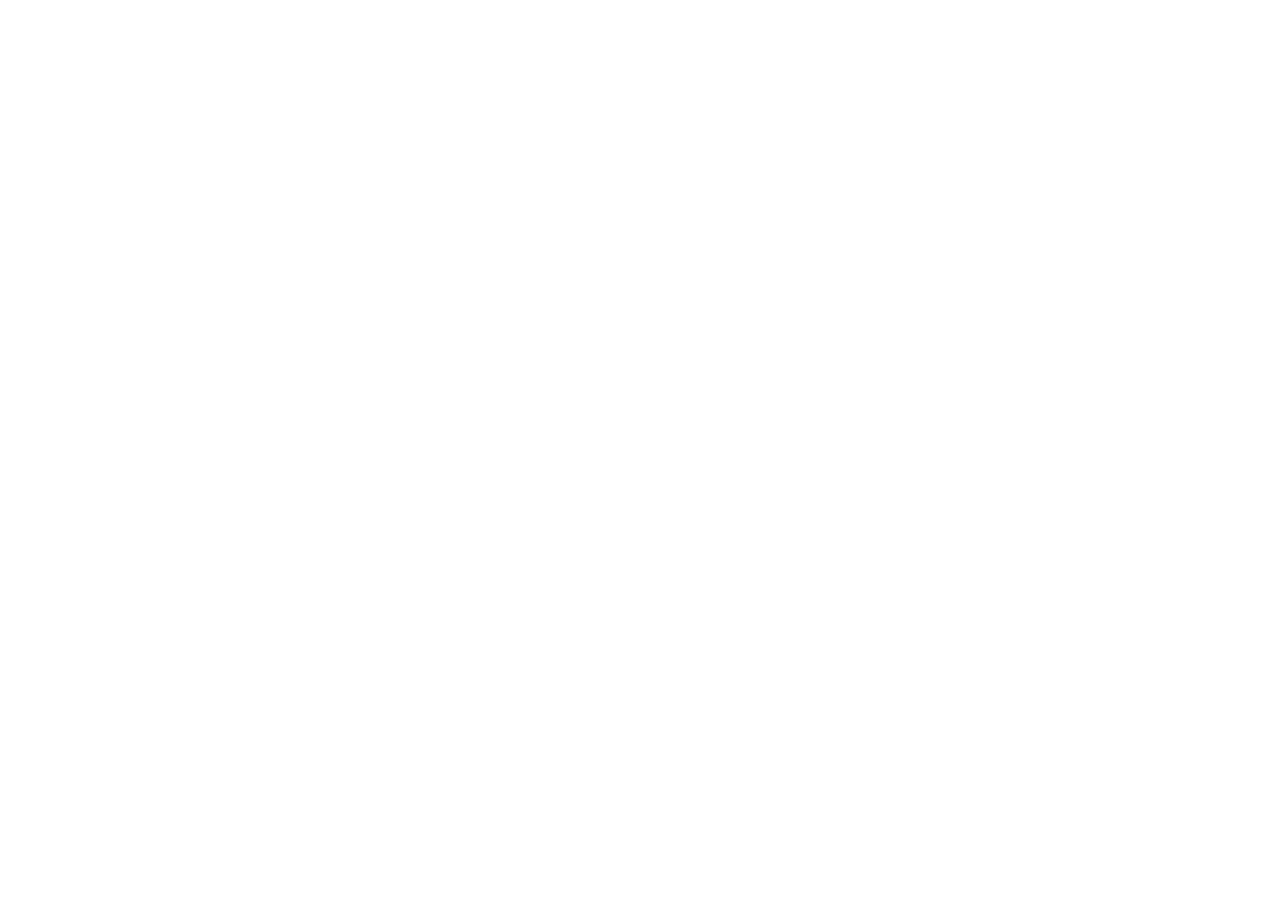
==== index.html @ 5d3217f4 "update index.html" ====
<!DOCTYPE html>
<html lang="en">

<head>
    <meta charset="UTF-8">
    <meta http-equiv="X-UA-Compatible" content="IE=edge">
    <meta name="viewport" content="width=device-width, initial-scale=1.0">
    <title>Document</title>
</head>

<body>

</body>

</html>
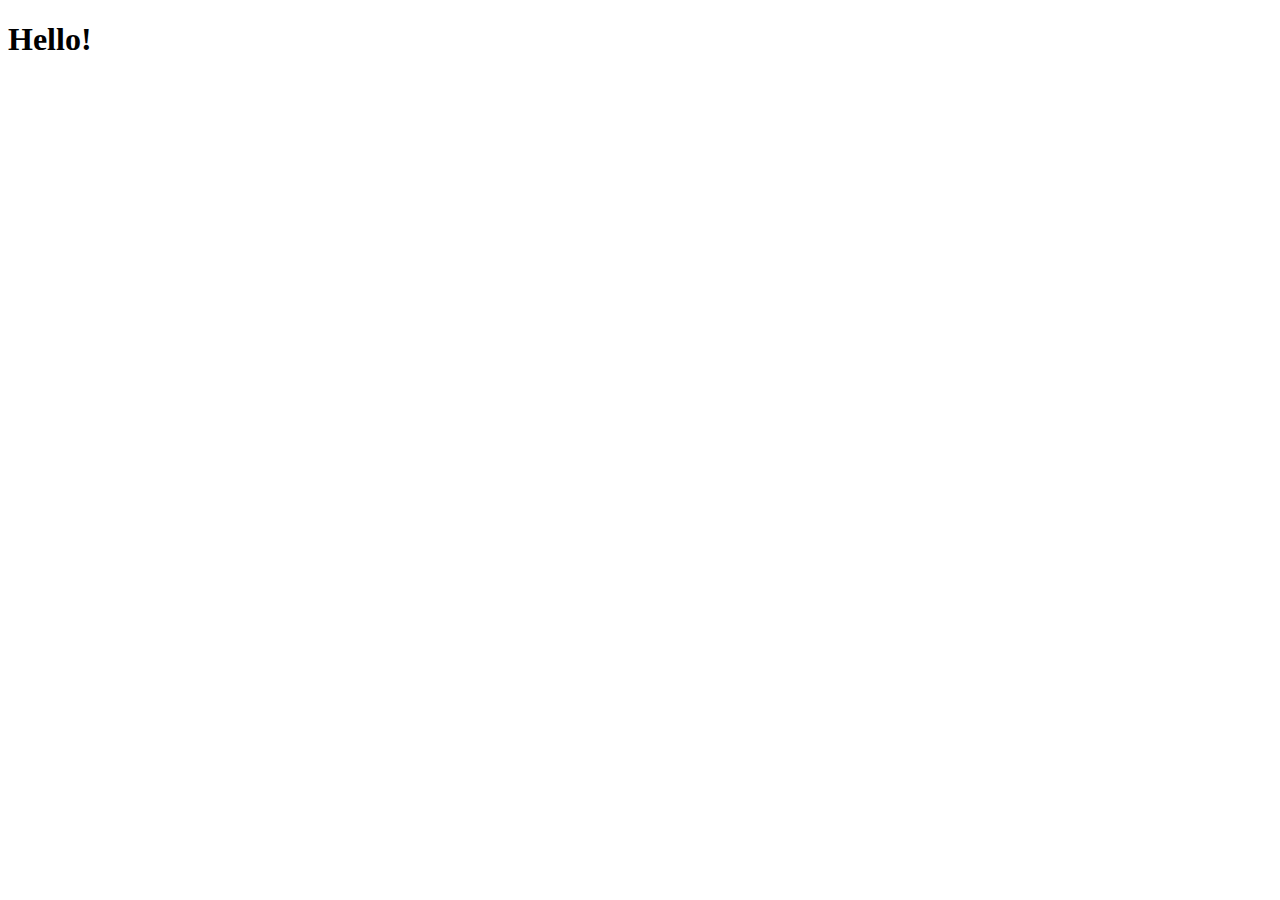
==== commit 9e67d707: "added h1" ====
--- a/index.html
+++ b/index.html
@@ -9,7 +9,7 @@
 </head>
 
 <body>
-
+    <h1>Hello!</h1>
 </body>
 
 </html>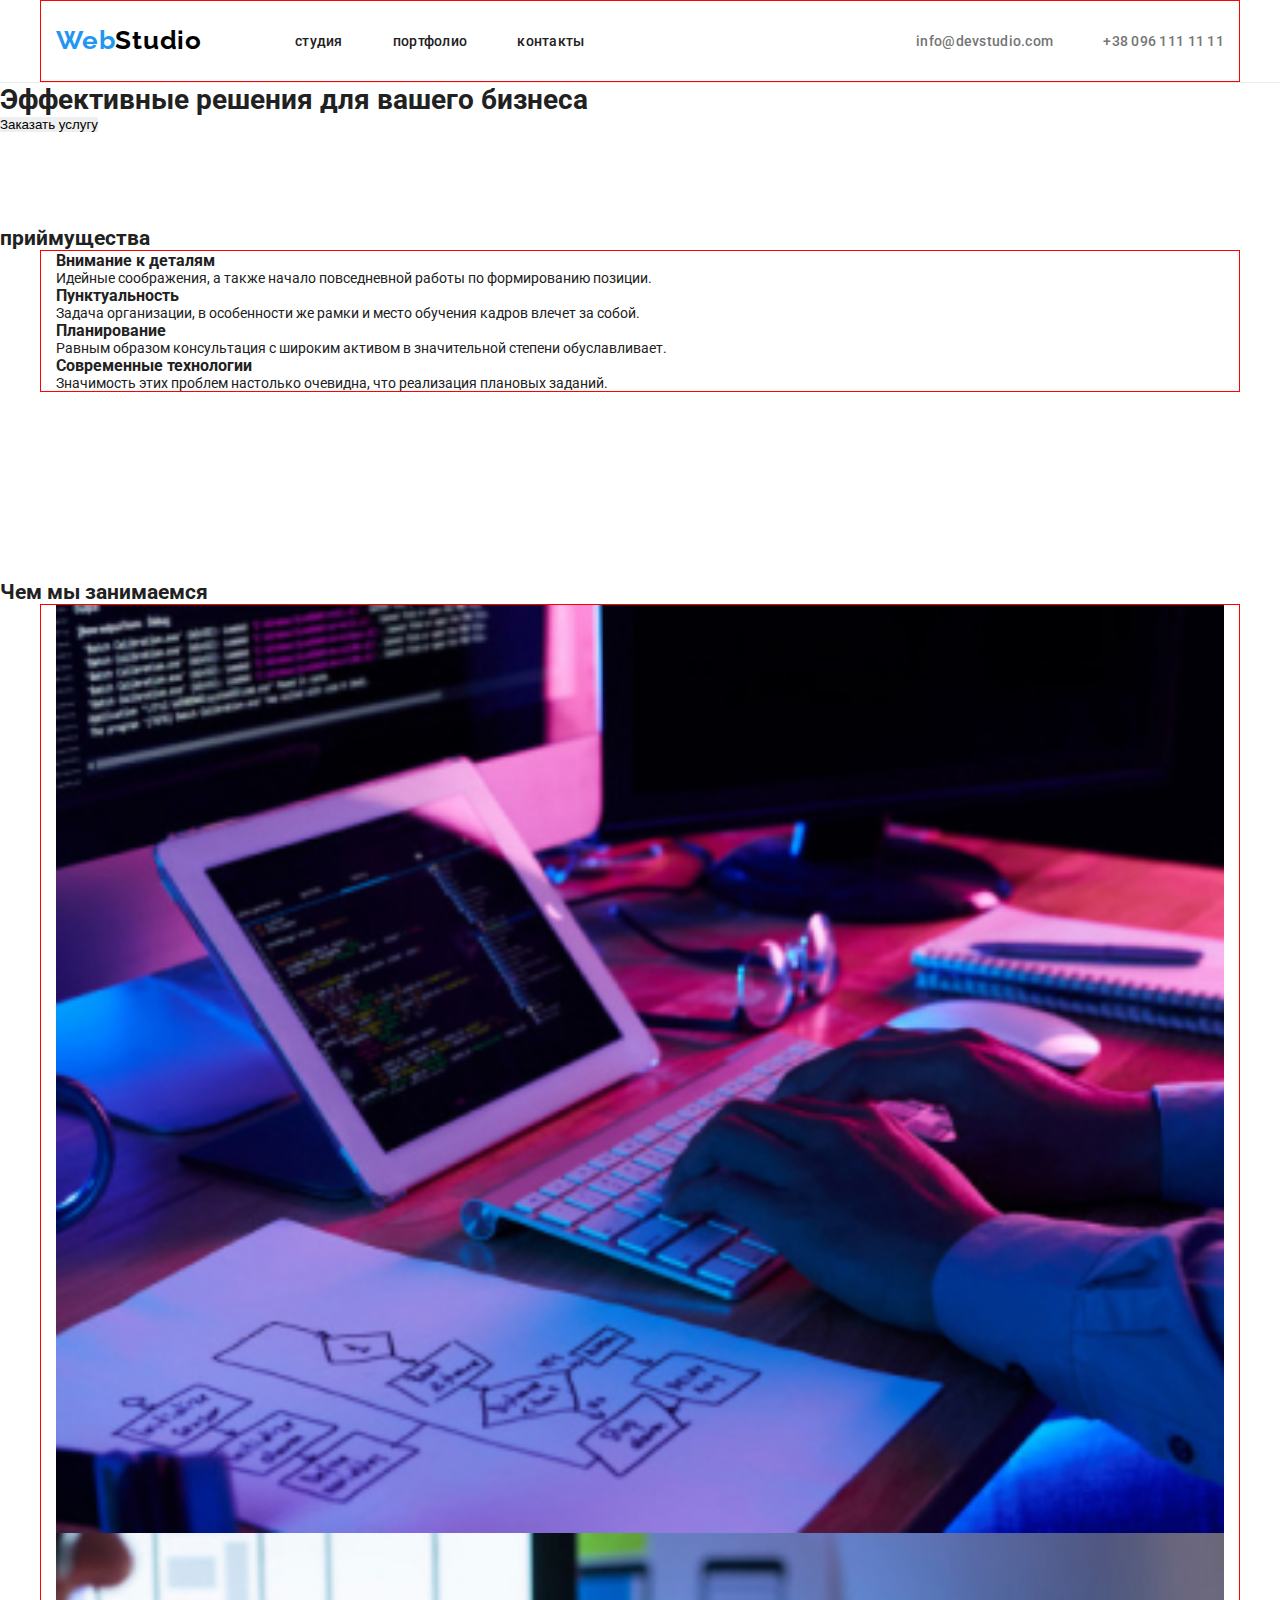
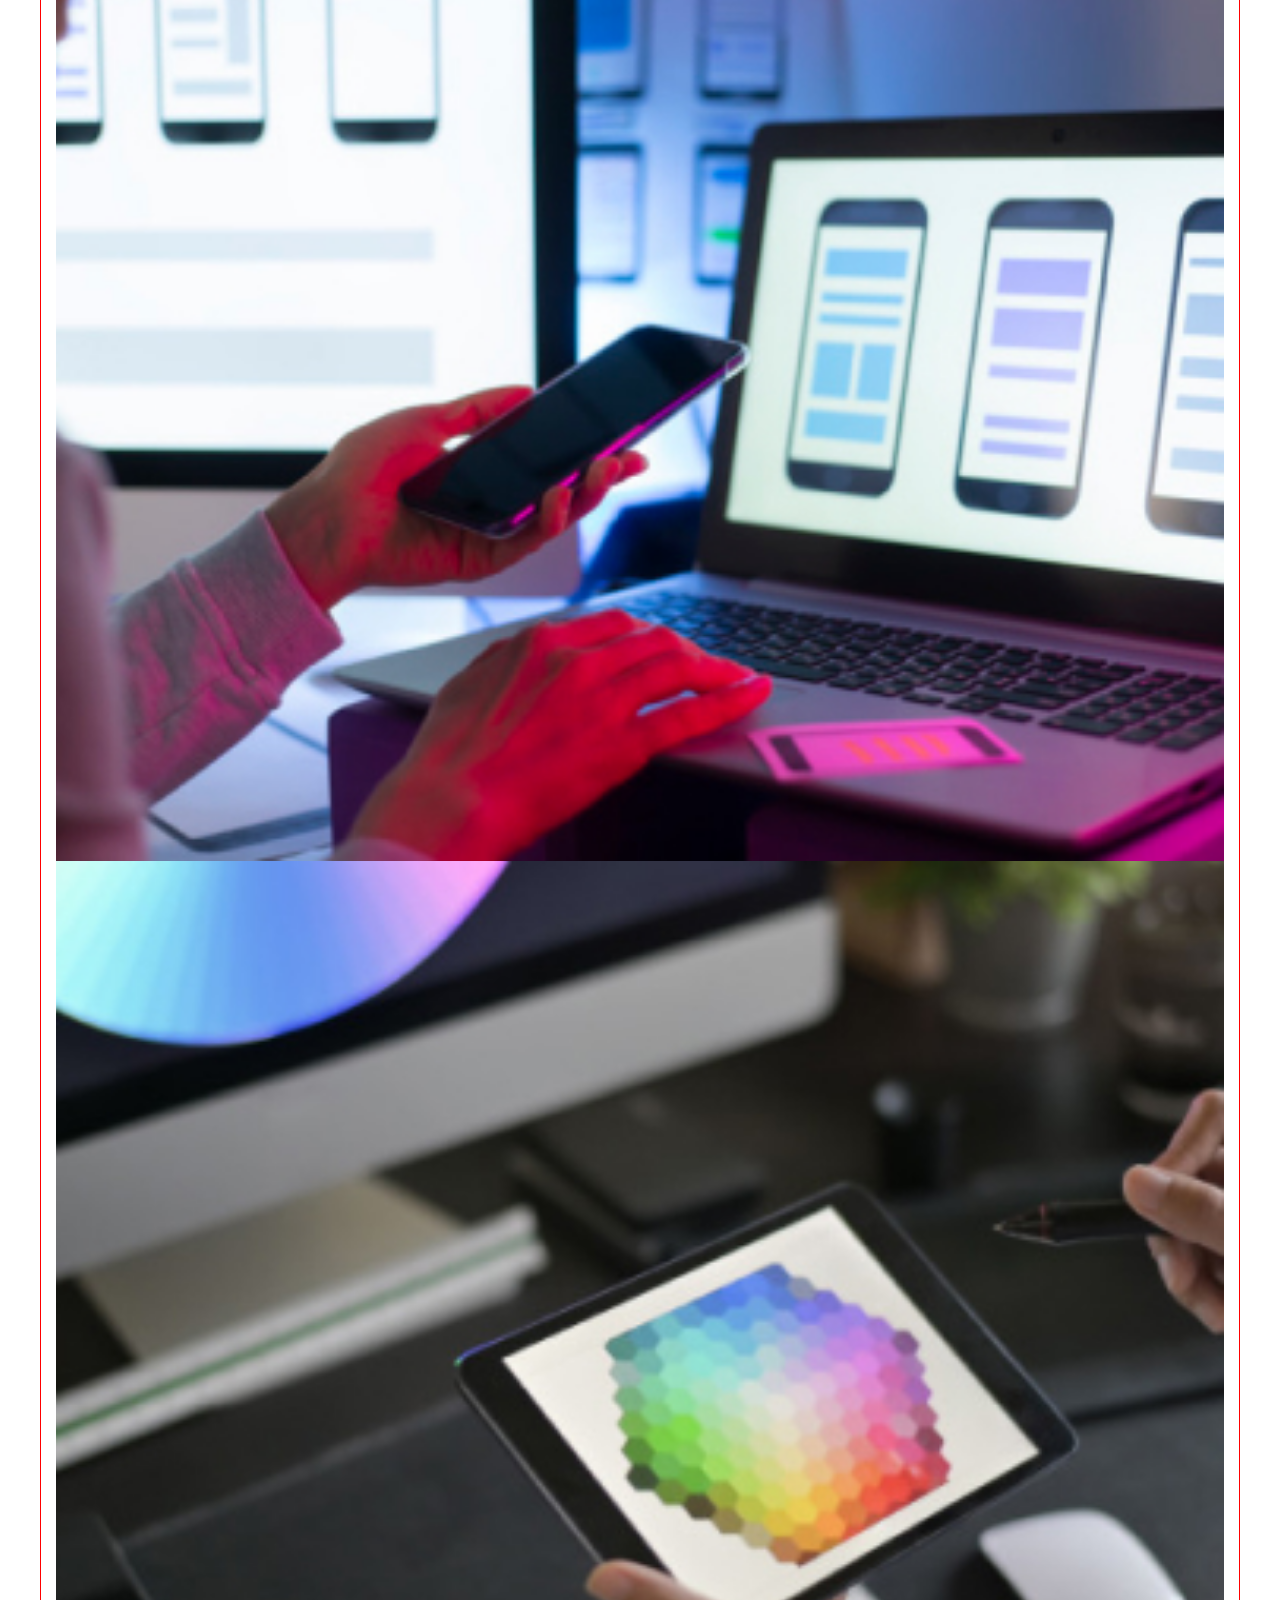
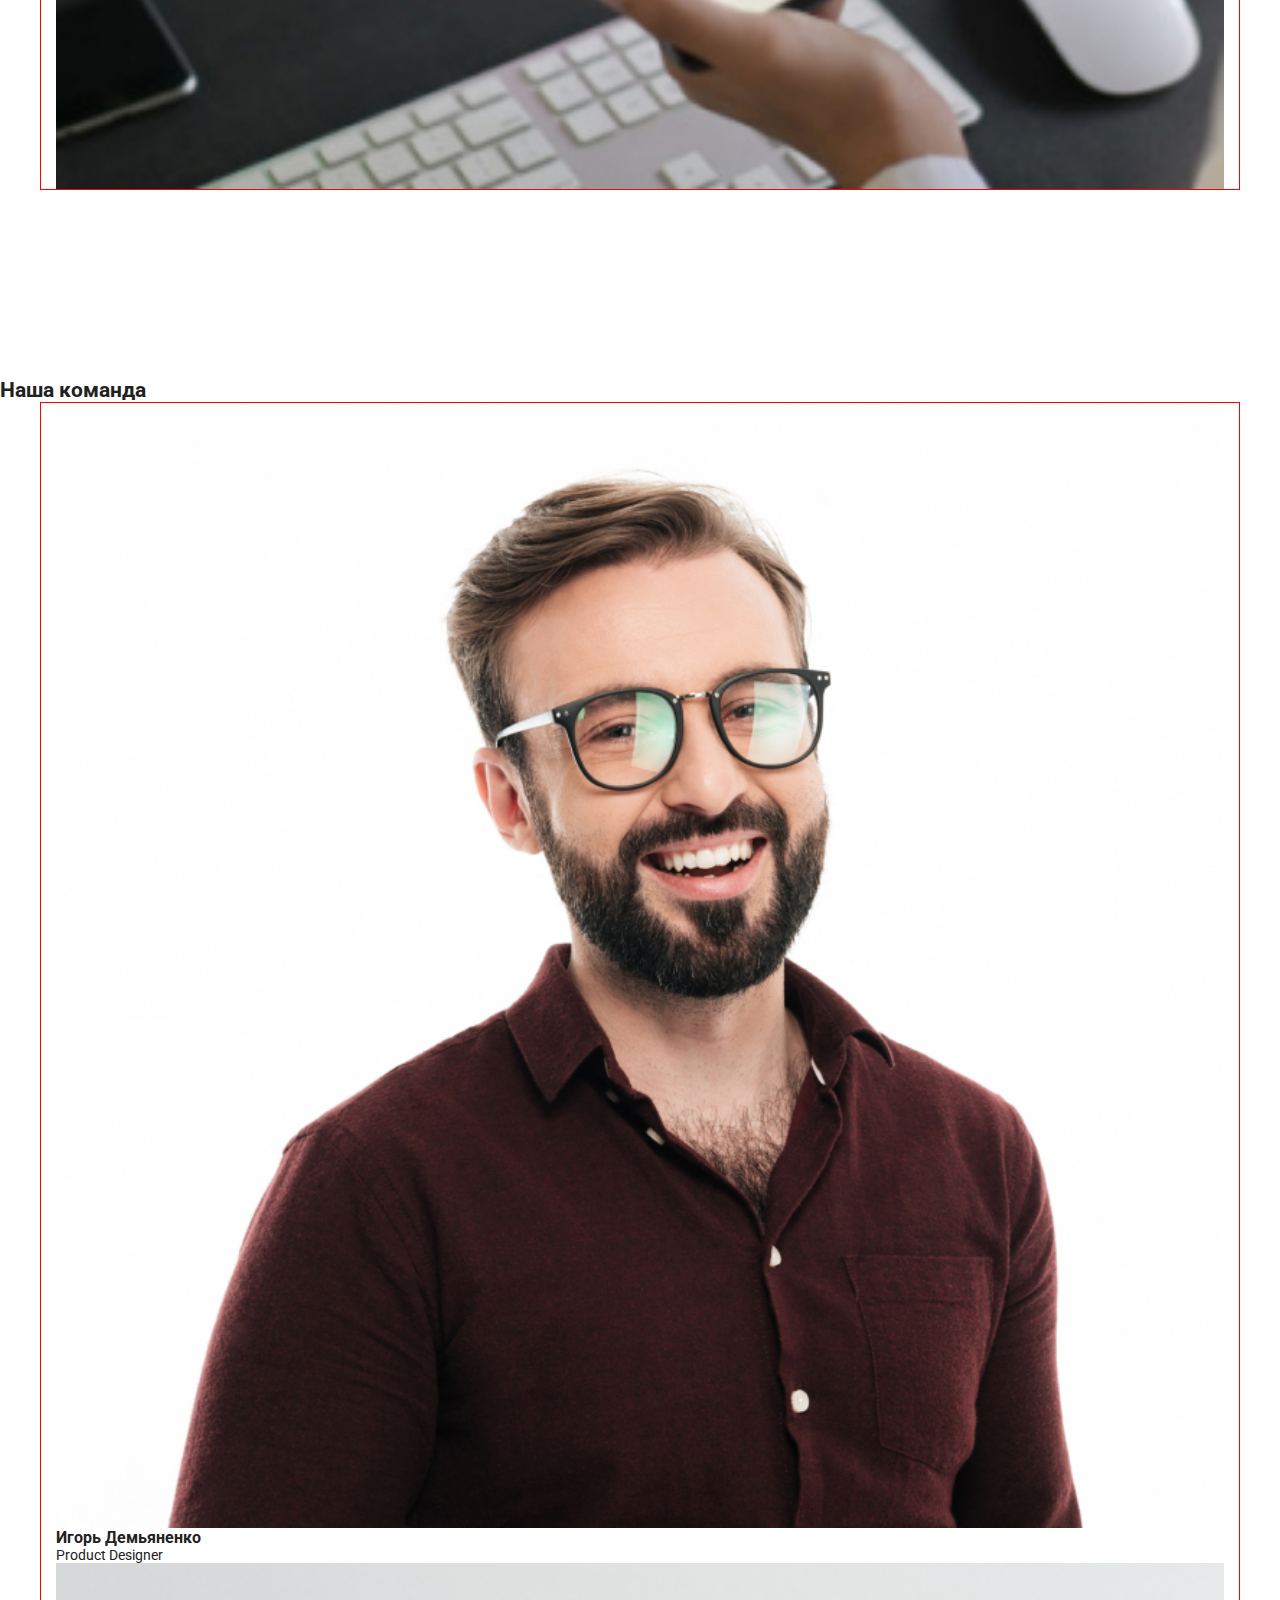
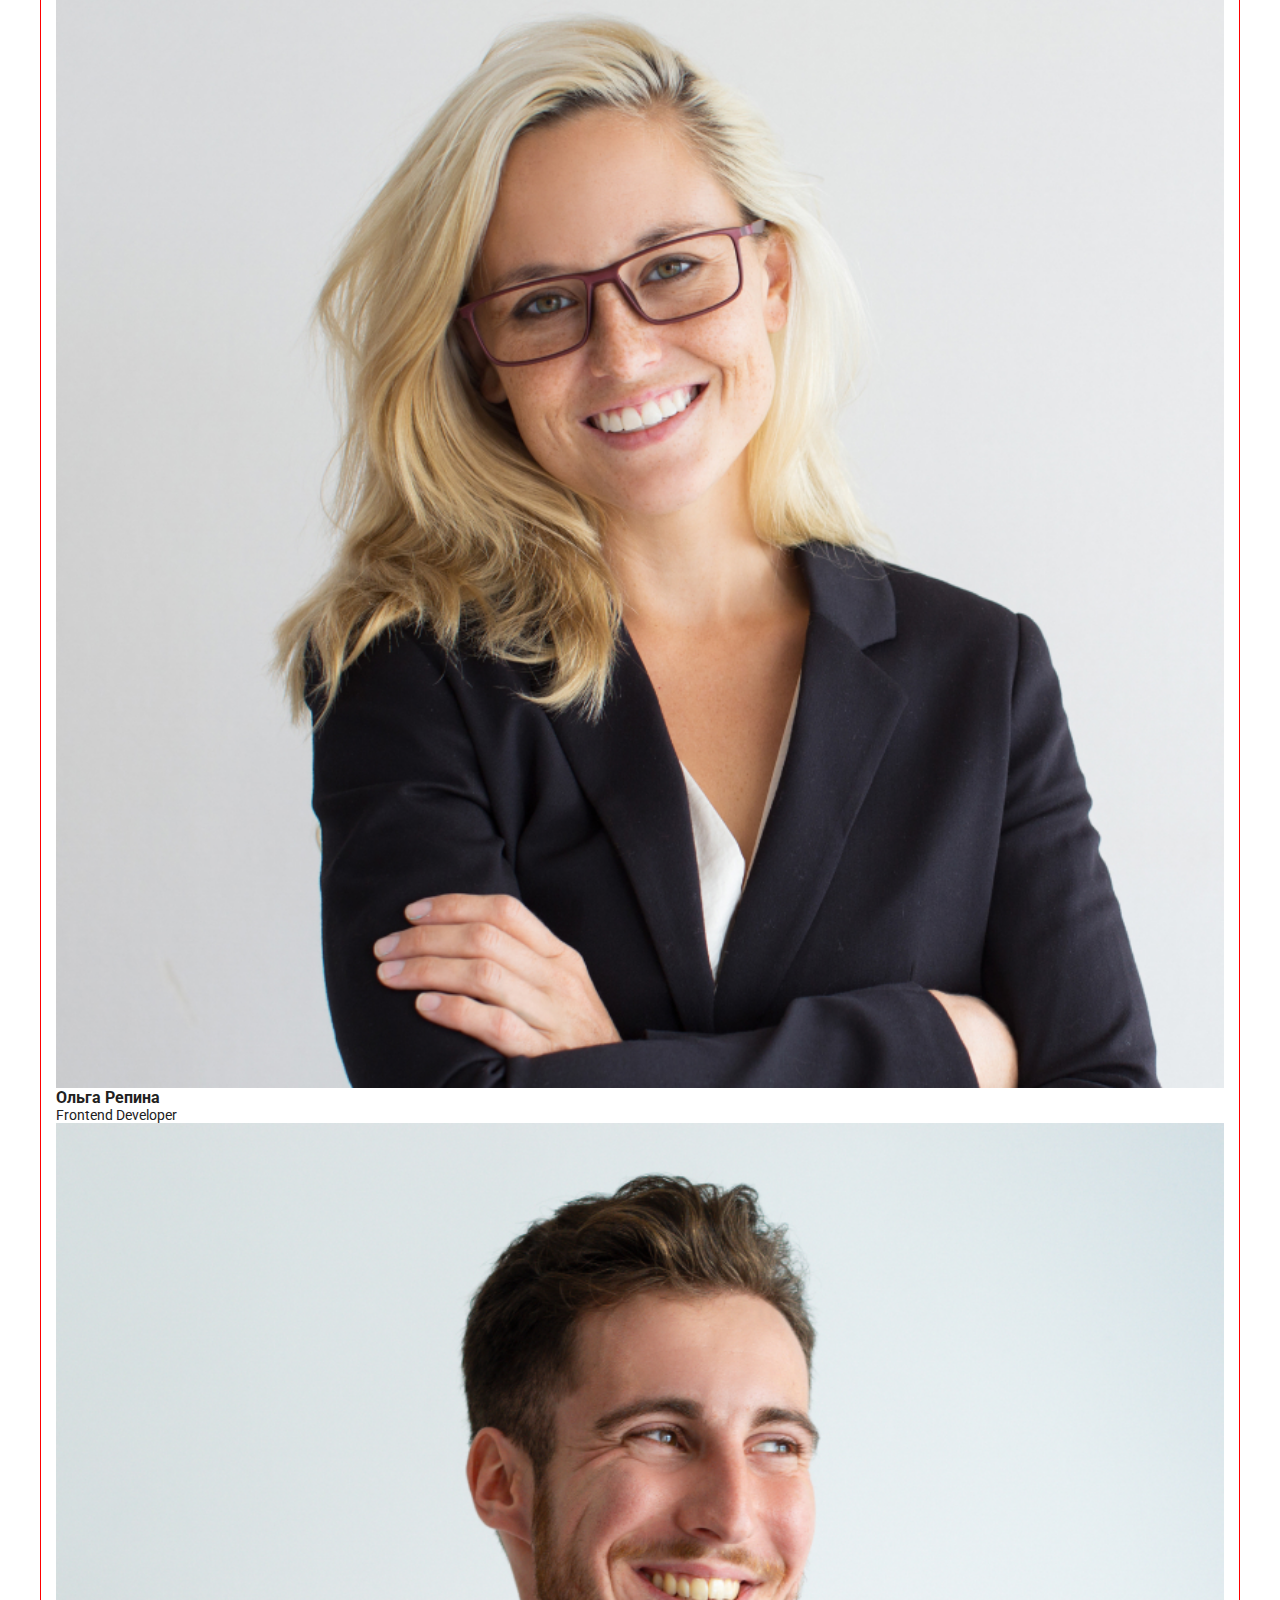
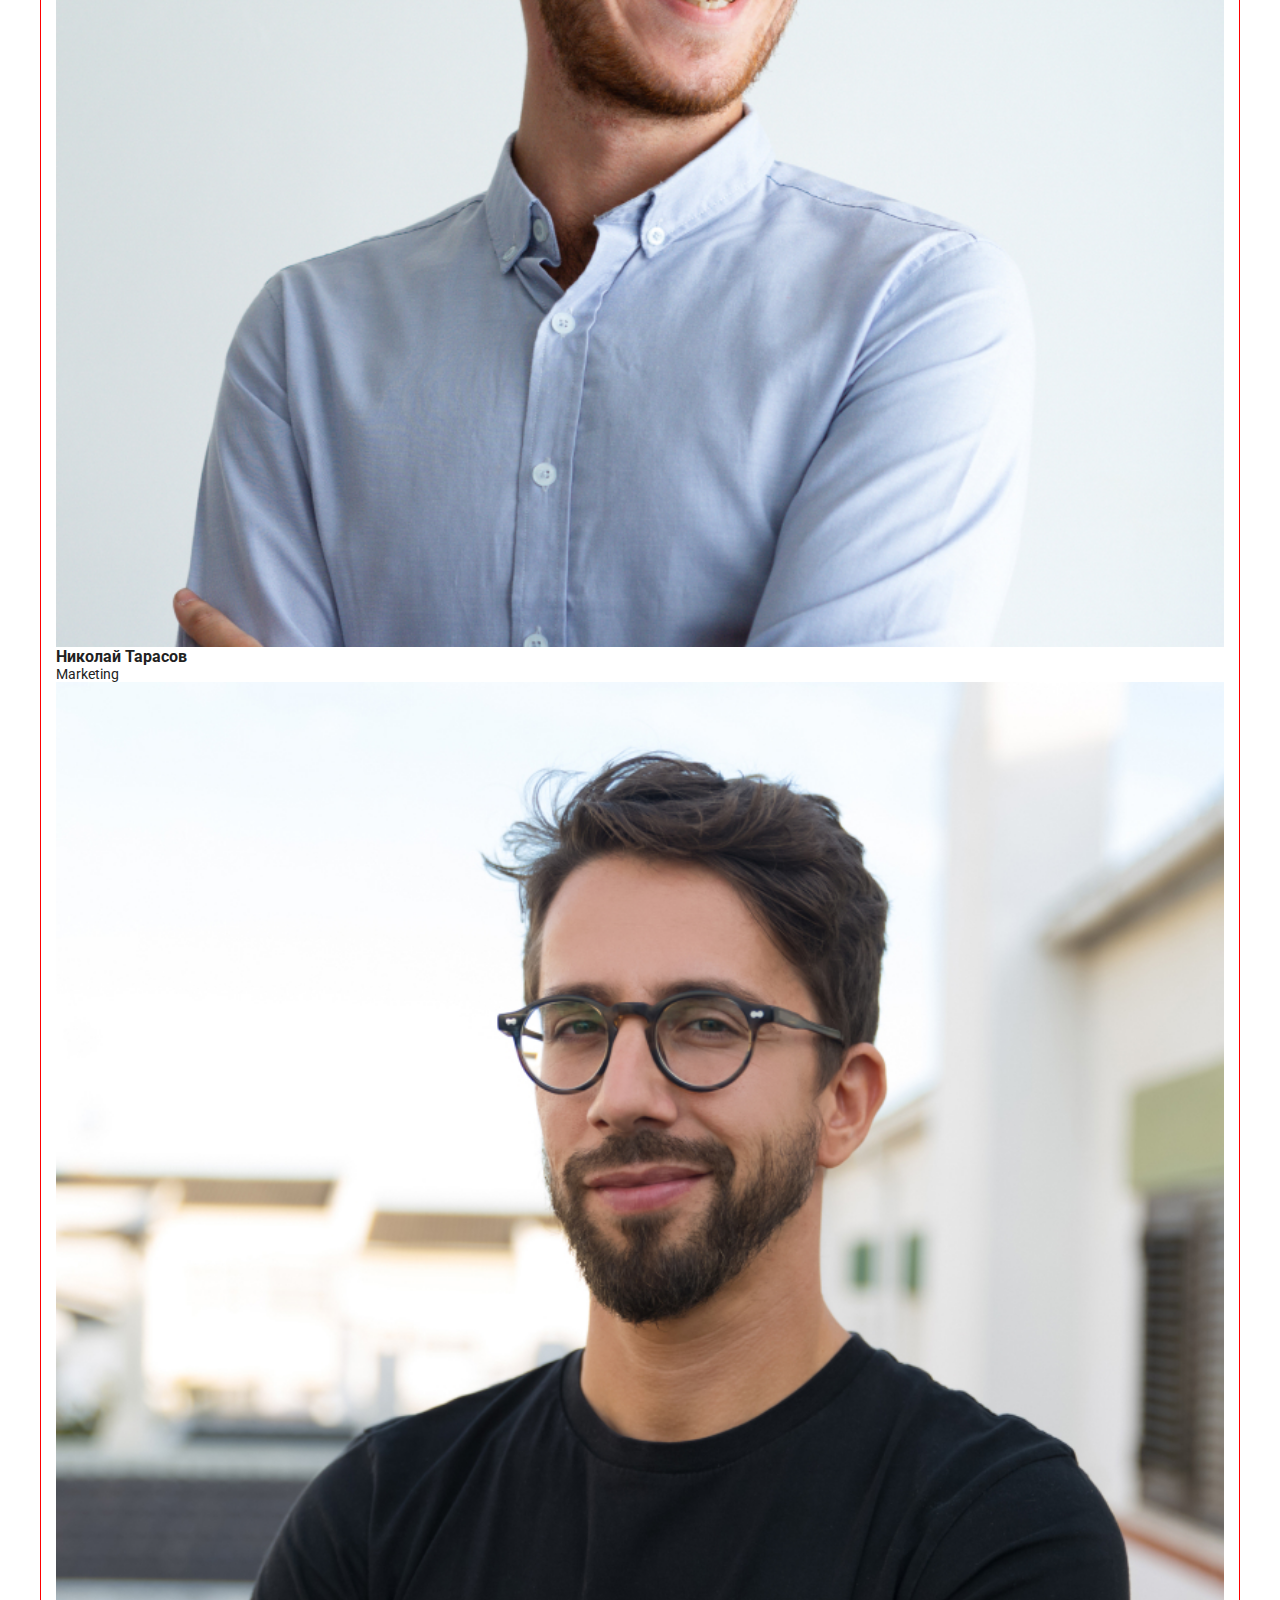
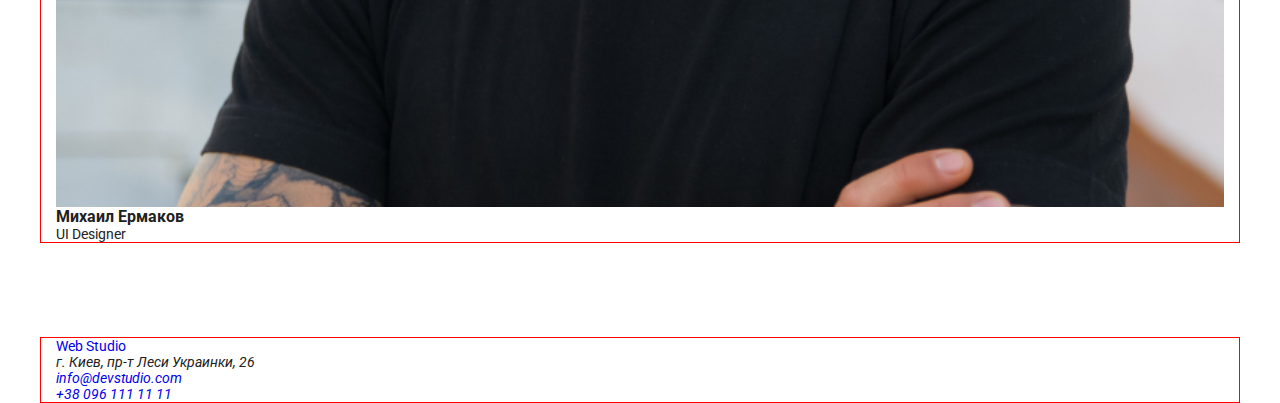
==== commit 574bb3f7: "added lea., index.html" ====
--- a/index.html
+++ b/index.html
@@ -1,15 +1,136 @@
 <!DOCTYPE html>
-<html lang="en">
+<html lang="ru">
 
 <head>
     <meta charset="UTF-8">
     <meta http-equiv="X-UA-Compatible" content="IE=edge">
     <meta name="viewport" content="width=device-width, initial-scale=1.0">
     <title>Document</title>
+    <link rel="preconnect" href="https://fonts.googleapis.com">
+    <link rel="preconnect" href="https://fonts.gstatic.com" crossorigin>
+    <link href="https://fonts.googleapis.com/css2?family=Raleway:wght@600&family=Roboto:wght@400;500&display=swap"
+        rel="stylesheet">
+    <link rel="stylesheet" href="./css/reset.css">
+    <link rel="stylesheet" href="./css/style.css">
 </head>
 
 <body>
-    <h1>Hello!</h1>
+    <header>
+        <div class="container">
+            <nav class="nav">
+                <a href="./index.html" class="logo">Web
+                    <span class="logo-color__black">Studio</span>
+                </a>
+                <ul class="links">
+                    <li><a href="./index.html" class="link">студия</a></li>
+                    <li><a href="./portfolio.html" class="link">портфолио</a></li>
+                    <li><a href="#" class="link">контакты</a></li>
+                </ul>
+            </nav>
+            <ul class="contacts">
+                <li><a href="mailto:info@devstudio.com" class="link">info@devstudio.com</a></li>
+                <li><a href="tel:+380961111111" class="link">+38 096 111 11 11</a></li>
+            </ul>
+        </div>
+    </header>
+    <main>
+        <section class="hiro">
+            <h1 class="hiro-title">Эффективные решения для вашего бизнеса</h1>
+            <button type="button" class="hiro-btn">Заказать услугу</button>
+        </section>
+        <section class="section">
+            <h2>приймущества</h2>
+            <div class="container">
+                <ul>
+                    <li>
+                        <h3>Внимание к деталям</h3>
+                        <p>
+                            Идейные соображения, а также начало повседневной работы по формированию позиции.
+                        </p>
+                    </li>
+                    <li>
+                        <h3>Пунктуальность</h3>
+                        <p>
+                            Задача организации, в особенности же рамки и место обучения кадров влечет за собой.
+                        </p>
+                    </li>
+                    <li>
+                        <h3>Планирование</h3>
+                        <p>
+                            Равным образом консультация с широким активом в значительной степени обуславливает.
+                        </p>
+                    </li>
+                    <li>
+                        <h3>Современные технологии</h3>
+                        <p>
+                            Значимость этих проблем настолько очевидна, что реализация плановых заданий.
+                        </p>
+                    </li>
+                </ul>
+            </div>
+        </section>
+        <section class="section">
+            <h2 class="section-title">Чем мы занимаемся</h2>
+            <div class="container">
+                <ul>
+                    <li><img src="./images/box1.jpg" alt="images" width="370" height="294"></li>
+                    <li><img src="./images/box2.jpg" alt="images" width="370" height="294"></li>
+                    <li><img src="./images/box3.jpg" alt="images" width="370" height="294"></li>
+                </ul>
+            </div>
+        </section>
+        <section class="section">
+            <h2 class="section-title">Наша команда</h2>
+            <div class="container">
+                <ul>
+                    <li class="cart">
+                        <img class="cart-img" src="./images/img1.jpg" alt="user" width="270" height="260">
+                        <div class="cart-info">
+                            <h3 class="cart-title">Игорь Демьяненко</h3>
+                            <p class="cart-text" lang="en">Product Designer</p>
+                        </div>
+                    </li>
+                    <li class="cart">
+                        <img class="cart-img" src="./images/img2.jpg" alt="user" width="270" height="260">
+                        <div class="cart-info">
+                            <h3 class="cart-title">Ольга Репина</h3>
+                            <p class="cart-text" lang="en">Frontend Developer</p>
+                        </div>
+                    </li>
+                    <li class="cart">
+                        <img class="cart-img" src="./images/img3.jpg" alt="user" width="270" height="260">
+                        <div class="cart-info">
+                            <h3 class="cart-title">Николай Тарасов</h3>
+                            <p class="cart-text" lang="en">Marketing</p>
+                        </div>
+                    </li>
+                    <li class="cart">
+                        <img class="cart-img" src="./images/img4.jpg" alt="user" width="270" height="260">
+                        <div class="cart-info">
+                            <h3 class="cart-title">Михаил Ермаков</h3>
+                            <p class="cart-text" lang="en">UI Designer</p>
+                        </div>
+                    </li>
+                </ul>
+            </div>
+        </section>
+    </main>
+    <footer>
+        <div class="container">
+            <div class="footer-left-box">
+                <a href="./index.html">Web
+                    <span>Studio</span>
+                </a>
+                <address>
+                    <ul>
+                        <li>г. Киев, пр-т Леси Украинки, 26</li>
+                        <li><a href="mailto:info@devstudio.com">info@devstudio.com</a></li>
+                        <li><a href="tel:+380961111111">+38 096 111 11 11</a></li>
+                    </ul>
+                </address>
+            </div>
+        </div>
+    </footer>
 </body>
 
 </html>--- a/css/style.css
+++ b/css/style.css
@@ -0,0 +1,77 @@
+:root {
+  --main-color: #212121;
+}
+
+body {
+  font-family: "Roboto", sans-serif;
+  font-size: 14px;
+  color: var(--main-color);
+}
+
+.section {
+  padding: 94px 0;
+}
+
+.container {
+  width: 1200px;
+  margin: 0 auto;
+  padding: 0 15px;
+  box-sizing: border-box;
+  border: 1px solid red;
+}
+
+header {
+  border-bottom: 1px solid #ececec;
+}
+
+header .container {
+  display: flex;
+  justify-content: space-between;
+}
+
+.nav,
+.links,
+.contacts {
+  display: flex;
+}
+
+.logo {
+  font-family: "Raleway", sans-serif;
+  display: flex;
+  align-items: center;
+  margin-right: 93px;
+  font-weight: bold;
+  font-size: 26px;
+  line-height: 1.2;
+  letter-spacing: 0.03em;
+  color: #2196f3;
+}
+
+.logo-color__black {
+  color: #000;
+}
+
+.link {
+  font-style: normal;
+  font-weight: 500;
+  font-size: 14px;
+  line-height: 16px;
+  letter-spacing: 0.02em;
+  padding: 32px 0;
+  display: inline-block;
+  color: var(--main-color);
+}
+
+.links .link {
+  margin-right: 50px;
+}
+
+.contacts .link {
+  margin-left: 50px;
+  color: #757575;
+}
+
+.link:hover,
+.link:focus {
+  color: #2196f3;
+}
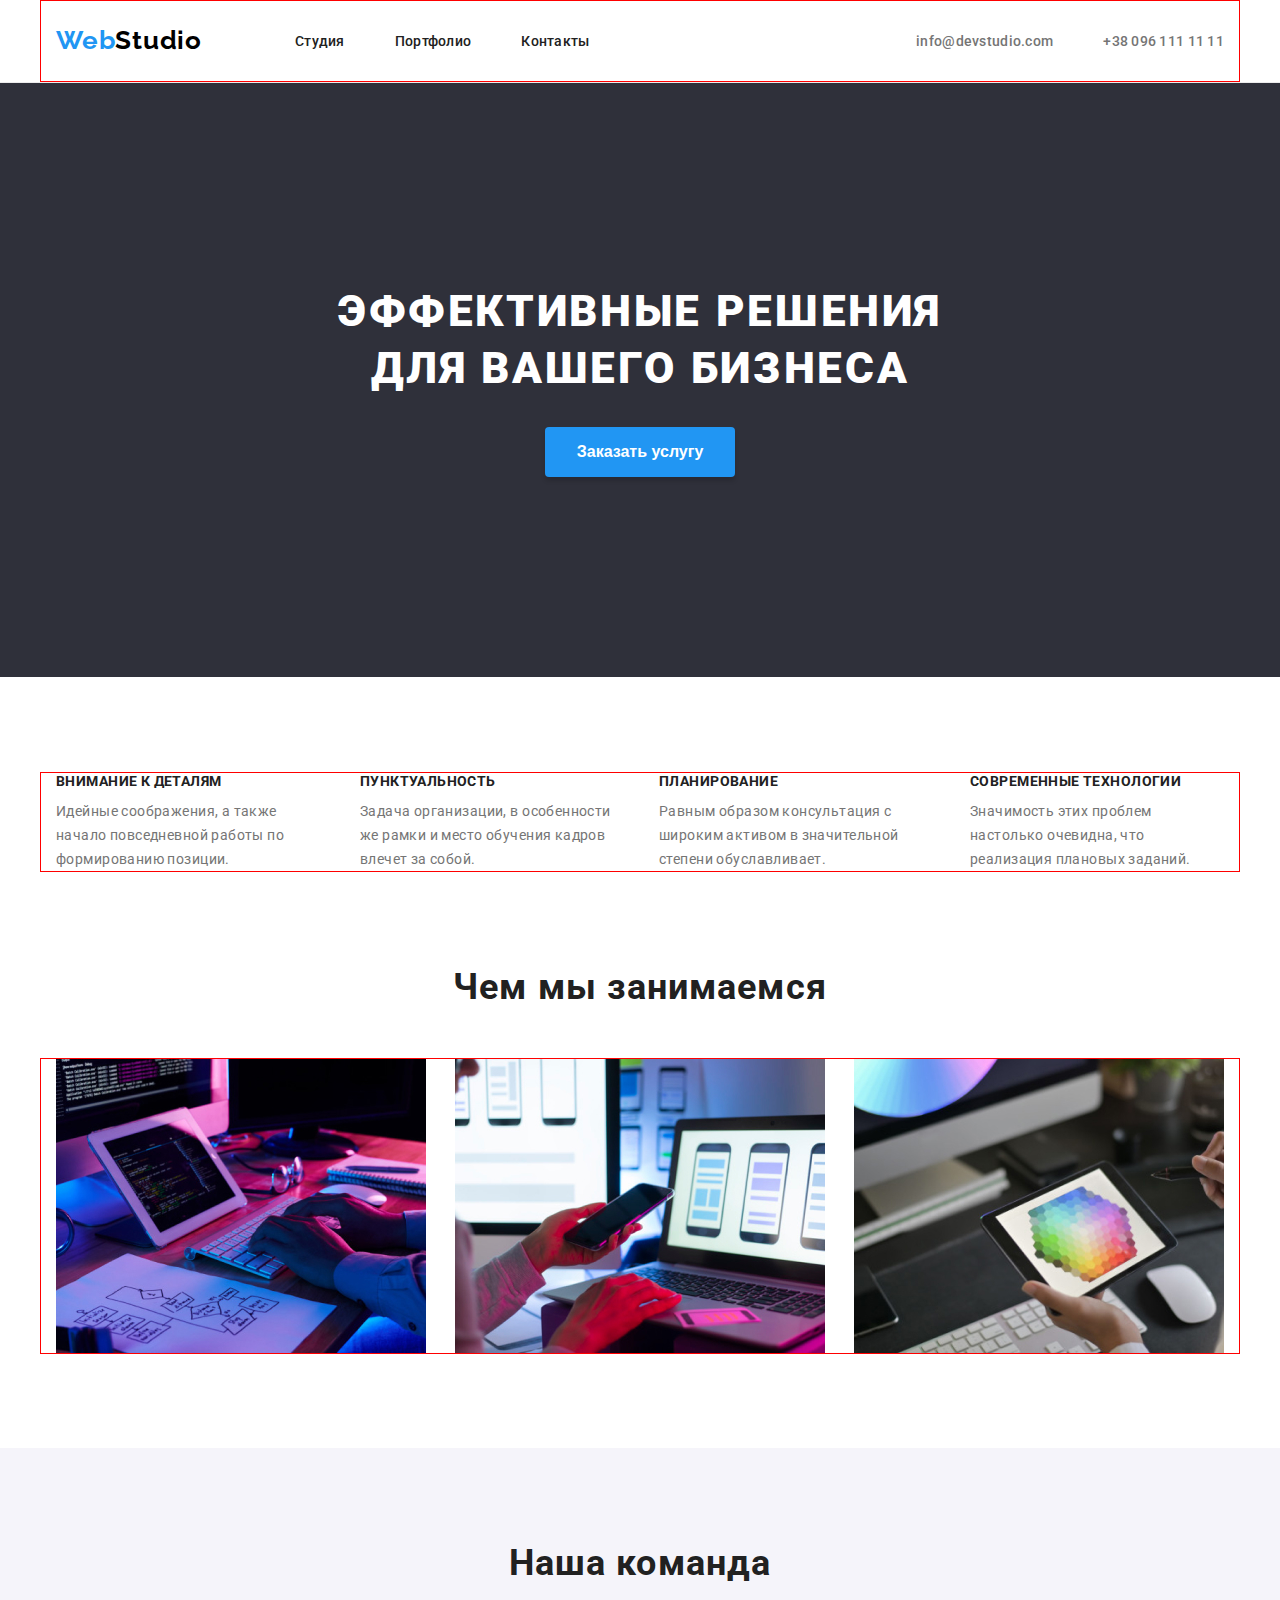
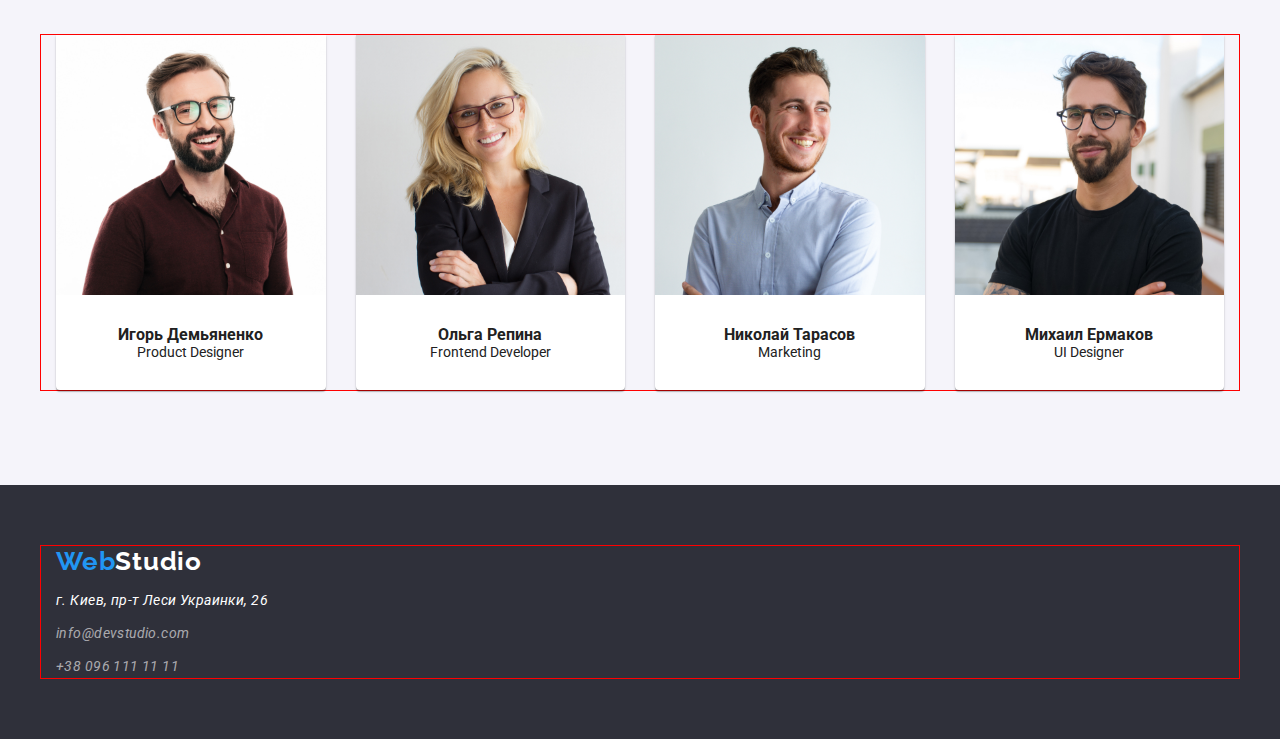
==== commit 571d8e5d: "result 21.09.2021" ====
--- a/index.html
+++ b/index.html
@@ -34,35 +34,35 @@
         </div>
     </header>
     <main>
-        <section class="hiro">
-            <h1 class="hiro-title">Эффективные решения для вашего бизнеса</h1>
-            <button type="button" class="hiro-btn">Заказать услугу</button>
+        <section class="hero">
+            <h1 class="hero-title">Эффективные решения для вашего бизнеса</h1>
+            <button type="button" class="hero-btn">Заказать услугу</button>
         </section>
-        <section class="section">
-            <h2>приймущества</h2>
+        <section class="section pb-0">
+            <h2 class="hidden-elem">приймущества</h2>
             <div class="container">
-                <ul>
-                    <li>
-                        <h3>Внимание к деталям</h3>
-                        <p>
+                <ul class="favors">
+                    <li class="favors-box">
+                        <h3 class="favors-title">Внимание к деталям</h3>
+                        <p class="favors-text">
                             Идейные соображения, а также начало повседневной работы по формированию позиции.
                         </p>
                     </li>
-                    <li>
-                        <h3>Пунктуальность</h3>
-                        <p>
+                    <li class="favors-box">
+                        <h3 class="favors-title">Пунктуальность</h3>
+                        <p class="favors-text">
                             Задача организации, в особенности же рамки и место обучения кадров влечет за собой.
                         </p>
                     </li>
-                    <li>
-                        <h3>Планирование</h3>
-                        <p>
+                    <li class="favors-box">
+                        <h3 class="favors-title">Планирование</h3>
+                        <p class="favors-text">
                             Равным образом консультация с широким активом в значительной степени обуславливает.
                         </p>
                     </li>
-                    <li>
-                        <h3>Современные технологии</h3>
-                        <p>
+                    <li class="favors-box">
+                        <h3 class="favors-title">Современные технологии</h3>
+                        <p class="favors-text">
                             Значимость этих проблем настолько очевидна, что реализация плановых заданий.
                         </p>
                     </li>
@@ -72,17 +72,23 @@
         <section class="section">
             <h2 class="section-title">Чем мы занимаемся</h2>
             <div class="container">
-                <ul>
-                    <li><img src="./images/box1.jpg" alt="images" width="370" height="294"></li>
-                    <li><img src="./images/box2.jpg" alt="images" width="370" height="294"></li>
-                    <li><img src="./images/box3.jpg" alt="images" width="370" height="294"></li>
+                <ul class="go-about">
+                    <li class="go-about-item">
+                        <img src="./images/box1.jpg" alt="images" width="370" height="294">
+                    </li>
+                    <li class="go-about-item">
+                        <img src="./images/box2.jpg" alt="images" width="370" height="294">
+                    </li>
+                    <li class="go-about-item">
+                        <img src="./images/box3.jpg" alt="images" width="370" height="294">
+                    </li>
                 </ul>
             </div>
         </section>
-        <section class="section">
+        <section class="section comand">
             <h2 class="section-title">Наша команда</h2>
             <div class="container">
-                <ul>
+                <ul class="comand-list">
                     <li class="cart">
                         <img class="cart-img" src="./images/img1.jpg" alt="user" width="270" height="260">
                         <div class="cart-info">
@@ -115,17 +121,17 @@
             </div>
         </section>
     </main>
-    <footer>
+    <footer class="footer">
         <div class="container">
             <div class="footer-left-box">
-                <a href="./index.html">Web
-                    <span>Studio</span>
+                <a href="./index.html" class="logo">Web
+                    <span class="logo-color__white">Studio</span>
                 </a>
                 <address>
-                    <ul>
-                        <li>г. Киев, пр-т Леси Украинки, 26</li>
-                        <li><a href="mailto:info@devstudio.com">info@devstudio.com</a></li>
-                        <li><a href="tel:+380961111111">+38 096 111 11 11</a></li>
+                    <ul class="address-list">
+                        <li class="address-item">г. Киев, пр-т Леси Украинки, 26</li>
+                        <li class="address-item"><a href="mailto:info@devstudio.com">info@devstudio.com</a></li>
+                        <li class="address-item"><a href="tel:+380961111111">+38 096 111 11 11</a></li>
                     </ul>
                 </address>
             </div>
--- a/css/style.css
+++ b/css/style.css
@@ -6,6 +6,13 @@
   font-family: "Roboto", sans-serif;
   font-size: 14px;
   color: var(--main-color);
+}
+
+.hidden-elem {
+  width: 1px;
+  height: 1px;
+  overflow: hidden;
+  opacity: 0;
 }
 
 .section {
@@ -49,6 +56,9 @@
 
 .logo-color__black {
   color: #000;
+}
+.logo-color__white {
+  color: #fff;
 }
 
 .link {
@@ -64,6 +74,7 @@
 
 .links .link {
   margin-right: 50px;
+  text-transform: capitalize;
 }
 
 .contacts .link {
@@ -75,3 +86,207 @@
 .link:focus {
   color: #2196f3;
 }
+
+.hero {
+  width: 100%;
+  max-width: 1600px;
+  margin: 0 auto;
+  padding: 200px 0;
+  background: #2f303a;
+}
+
+.hero-title {
+  font-size: 44px;
+  color: #fff;
+  text-transform: uppercase;
+  font-weight: 900;
+  font-size: 44px;
+  line-height: 1.3;
+  text-align: center;
+  letter-spacing: 0.06em;
+  max-width: 660px;
+  margin: 0 auto;
+  margin-bottom: 30px;
+}
+
+.hero-btn {
+  padding: 10px 32px;
+  background: #2196f3;
+  box-shadow: 0px 4px 4px rgba(0, 0, 0, 0.15);
+  border-radius: 4px;
+  font-weight: bold;
+  font-size: 16px;
+  line-height: 30px;
+  color: #fff;
+  margin: 0 auto;
+  display: block;
+}
+
+.hero-btn:hover,
+.hero-btn:focus {
+  background: #188ce8;
+}
+
+.favors {
+  display: flex;
+  justify-content: space-between;
+}
+
+.favors-box:not(:last-child) {
+  margin-right: 30px;
+}
+
+.favors-title {
+  font-weight: bold;
+  font-size: 14px;
+  line-height: 16px;
+  letter-spacing: 0.03em;
+  text-transform: uppercase;
+  color: #212121;
+  margin-bottom: 10px;
+}
+
+.favors-text {
+  font-size: 14px;
+  line-height: 24px;
+  letter-spacing: 0.03em;
+  color: #757575;
+}
+
+.pb-0 {
+  padding-bottom: 0;
+}
+
+.section-title {
+  font-size: 36px;
+  margin: 0 0 50px 0;
+  text-align: center;
+  font-weight: bold;
+  line-height: 42px;
+  text-align: center;
+  letter-spacing: 0.03em;
+  color: var(--main-color);
+}
+
+.comand {
+  background: #f5f4fa;
+}
+
+.comand-list,
+.go-about {
+  display: flex;
+  justify-content: space-between;
+}
+
+.cart {
+  width: calc((100% - 90px) / 4);
+  background: #ffffff;
+  box-shadow: 0px 1px 3px rgba(0, 0, 0, 0.12), 0px 1px 1px rgba(0, 0, 0, 0.14),
+    0px 2px 1px rgba(0, 0, 0, 0.2);
+  border-radius: 0px 0px 4px 4px;
+}
+
+.cart-info {
+  padding: 30px 0;
+  text-align: center;
+}
+
+.card-title {
+  font-weight: 500;
+  font-size: 16px;
+  line-height: 19px;
+  letter-spacing: 0.03em;
+  color: #212121;
+  margin-bottom: 10px;
+}
+
+.card-text {
+  font-weight: normal;
+  font-size: 16px;
+  line-height: 19px;
+  text-align: center;
+  letter-spacing: 0.03em;
+  color: #757575;
+}
+
+.footer {
+  padding: 60px 0 60px 0;
+  background: #2f303a;
+}
+
+.footer-left-box .logo {
+  margin-bottom: 11px;
+}
+
+.address-item {
+  color: #fff;
+  font-weight: normal;
+  font-size: 14px;
+  line-height: 24px;
+  letter-spacing: 0.03em;
+  margin-top: 9px;
+}
+
+.address-item a {
+  color: rgba(255, 255, 255, 0.6);
+}
+
+.tabs {
+  display: flex;
+  justify-content: center;
+  margin-bottom: 50px;
+}
+
+.tab-btn {
+  font-family: Roboto, sans-serif;
+  background: #f5f4fa;
+  border-radius: 4px;
+  padding: 6px 22px;
+  font-weight: 500;
+  font-size: 16px;
+  line-height: 26px;
+  letter-spacing: 0.03em;
+  color: #212121;
+  margin-left: 8px;
+  cursor: pointer;
+}
+
+.active,
+.tab-btn:hover,
+.tab-btn:focus {
+  color: #fff;
+  background: #2196f3;
+}
+
+.carts {
+  display: flex;
+  flex-wrap: wrap;
+  justify-content: space-between;
+  margin-bottom: -30px;
+}
+
+.cart-portfolio {
+  width: calc((100% - 60px) / 3);
+  margin-bottom: 30px;
+  outline: 1px solid #eeeeee;
+}
+
+.cart-portfolio-info {
+  padding: 20px 24px;
+}
+
+.cart-portfolio-title {
+  font-weight: bold;
+  font-size: 18px;
+  line-height: 36px;
+  letter-spacing: 0.06em;
+  color: #212121;
+  margin-bottom: 4px;
+}
+.cart-portfolio-text {
+  font-weight: normal;
+  font-size: 16px;
+  line-height: 30px;
+  letter-spacing: 0.03em;
+  color: #757575;
+}
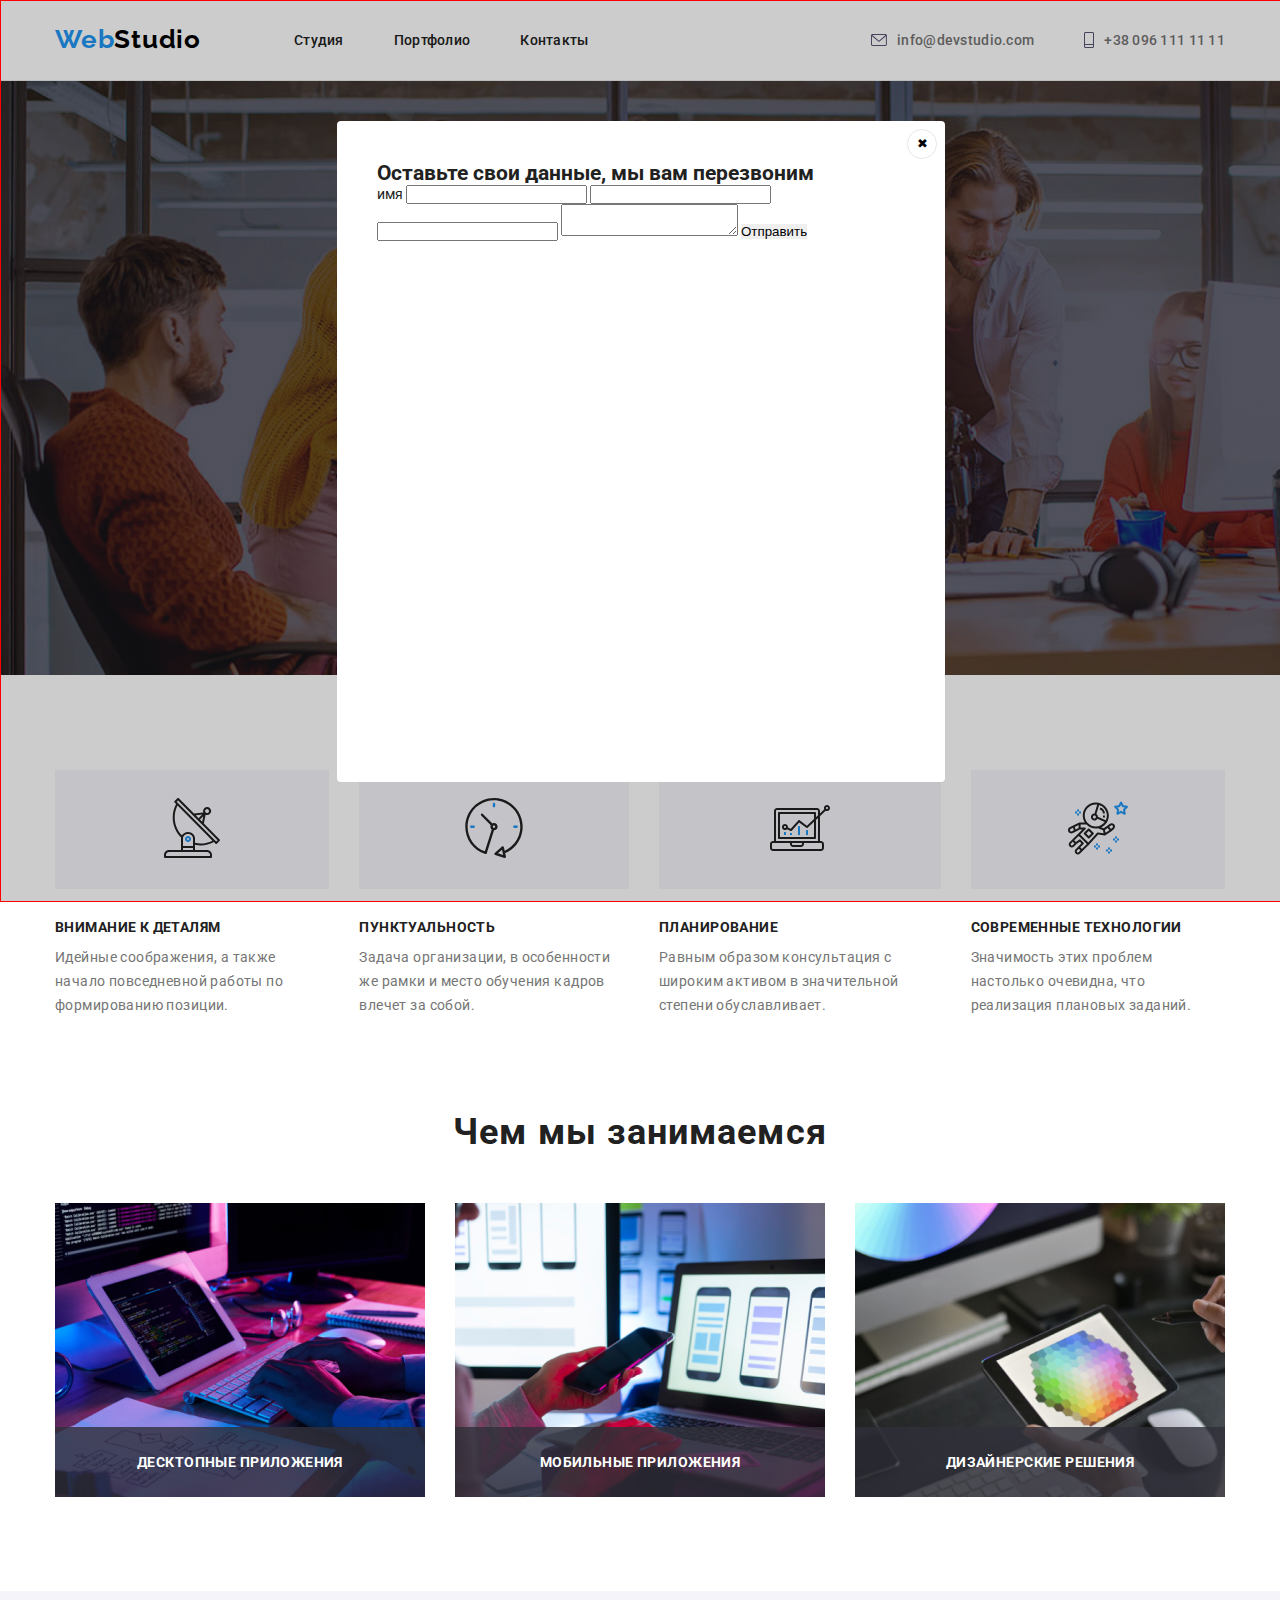
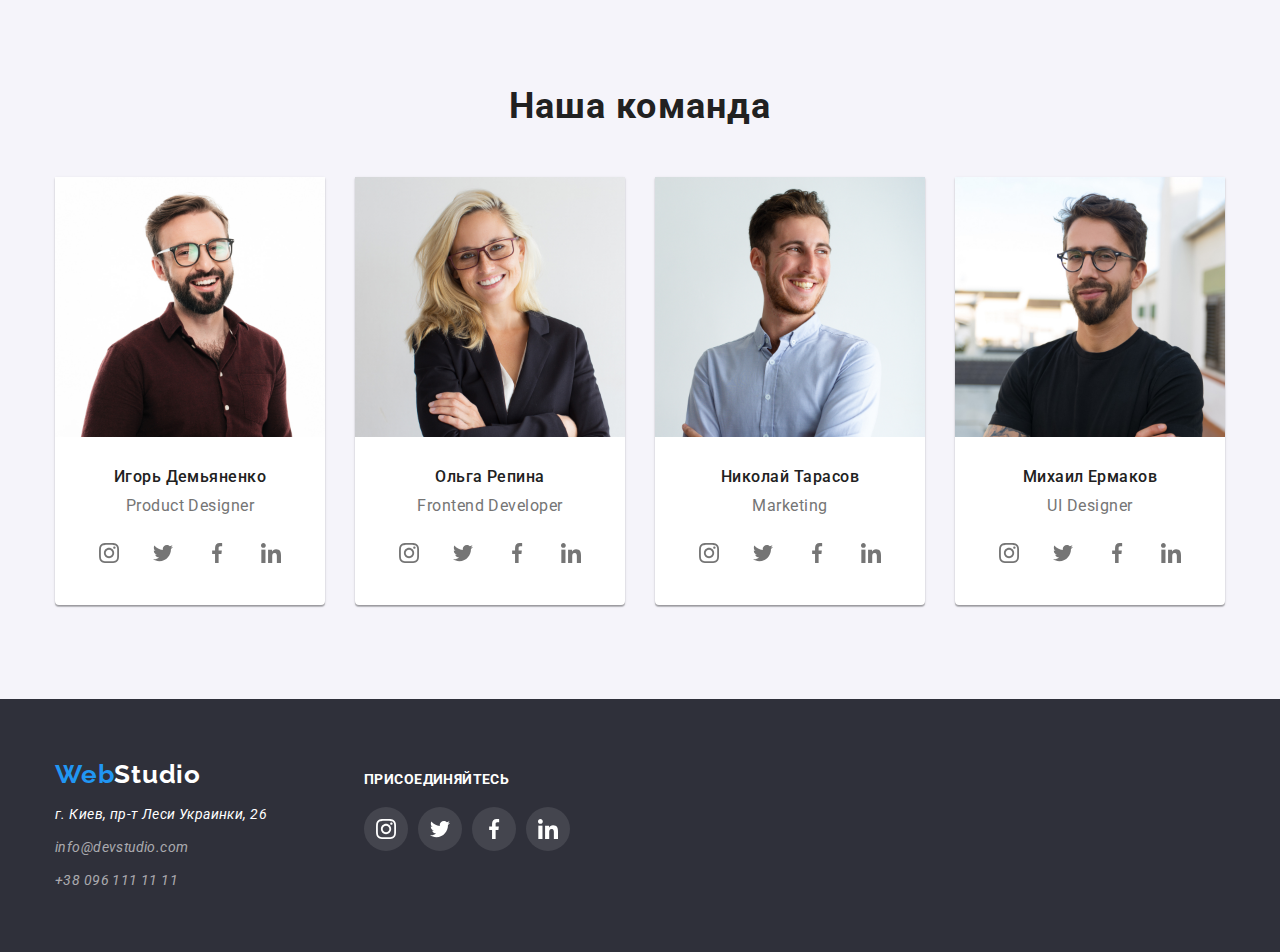
==== commit 9461fb3c: "result 09.10.2021" ====
--- a/index.html
+++ b/index.html
@@ -1,142 +1,429 @@
 <!DOCTYPE html>
 <html lang="ru">
+  <head>
+    <meta charset="UTF-8" />
+    <meta http-equiv="X-UA-Compatible" content="IE=edge" />
+    <meta name="viewport" content="width=device-width, initial-scale=1.0" />
+    <title>Document</title>
+    <link rel="preconnect" href="https://fonts.googleapis.com" />
+    <link rel="preconnect" href="https://fonts.gstatic.com" crossorigin />
+    <link
+      href="https://fonts.googleapis.com/css2?family=Raleway:wght@600&family=Roboto:wght@400;500&display=swap"
+      rel="stylesheet"
+    />
+    <link rel="stylesheet" href="./css/reset.css" />
+    <link rel="stylesheet" href="./css/style.css" />
+  </head>
 
-<head>
-    <meta charset="UTF-8">
-    <meta http-equiv="X-UA-Compatible" content="IE=edge">
-    <meta name="viewport" content="width=device-width, initial-scale=1.0">
-    <title>Document</title>
-    <link rel="preconnect" href="https://fonts.googleapis.com">
-    <link rel="preconnect" href="https://fonts.gstatic.com" crossorigin>
-    <link href="https://fonts.googleapis.com/css2?family=Raleway:wght@600&family=Roboto:wght@400;500&display=swap"
-        rel="stylesheet">
-    <link rel="stylesheet" href="./css/reset.css">
-    <link rel="stylesheet" href="./css/style.css">
-</head>
-
-<body>
+  <body>
     <header>
-        <div class="container">
-            <nav class="nav">
-                <a href="./index.html" class="logo">Web
-                    <span class="logo-color__black">Studio</span>
-                </a>
-                <ul class="links">
-                    <li><a href="./index.html" class="link">студия</a></li>
-                    <li><a href="./portfolio.html" class="link">портфолио</a></li>
-                    <li><a href="#" class="link">контакты</a></li>
-                </ul>
-            </nav>
-            <ul class="contacts">
-                <li><a href="mailto:info@devstudio.com" class="link">info@devstudio.com</a></li>
-                <li><a href="tel:+380961111111" class="link">+38 096 111 11 11</a></li>
-            </ul>
-        </div>
+      <div class="container">
+        <nav class="nav">
+          <a href="./index.html" class="logo"
+            >Web
+            <span class="logo-color__black">Studio</span>
+          </a>
+          <ul class="links">
+            <li><a href="./index.html" class="link">студия</a></li>
+            <li><a href="./portfolio.html" class="link">портфолио</a></li>
+            <li><a href="#" class="link">контакты</a></li>
+          </ul>
+        </nav>
+        <ul class="contacts">
+          <li>
+            <a href="mailto:info@devstudio.com" class="link">
+              <svg class="link__ikon" width="16" height="12">
+                <use href="./images/sprite.svg#icon-envelope"></use>
+              </svg>
+              info@devstudio.com</a
+            >
+          </li>
+          <li>
+            <a href="tel:+380961111111" class="link">
+              <svg class="link__ikon" width="10" height="16">
+                <use href="./images/sprite.svg#icon-phone"></use>
+              </svg>
+              +38 096 111 11 11</a
+            >
+          </li>
+        </ul>
+      </div>
     </header>
     <main>
-        <section class="hero">
-            <h1 class="hero-title">Эффективные решения для вашего бизнеса</h1>
-            <button type="button" class="hero-btn">Заказать услугу</button>
-        </section>
-        <section class="section pb-0">
-            <h2 class="hidden-elem">приймущества</h2>
-            <div class="container">
-                <ul class="favors">
-                    <li class="favors-box">
-                        <h3 class="favors-title">Внимание к деталям</h3>
-                        <p class="favors-text">
-                            Идейные соображения, а также начало повседневной работы по формированию позиции.
-                        </p>
-                    </li>
-                    <li class="favors-box">
-                        <h3 class="favors-title">Пунктуальность</h3>
-                        <p class="favors-text">
-                            Задача организации, в особенности же рамки и место обучения кадров влечет за собой.
-                        </p>
-                    </li>
-                    <li class="favors-box">
-                        <h3 class="favors-title">Планирование</h3>
-                        <p class="favors-text">
-                            Равным образом консультация с широким активом в значительной степени обуславливает.
-                        </p>
-                    </li>
-                    <li class="favors-box">
-                        <h3 class="favors-title">Современные технологии</h3>
-                        <p class="favors-text">
-                            Значимость этих проблем настолько очевидна, что реализация плановых заданий.
-                        </p>
-                    </li>
+      <section class="hero">
+        <h1 class="hero-title">Эффективные решения для вашего бизнеса</h1>
+        <button type="button" class="hero-btn">Заказать услугу</button>
+      </section>
+      <section class="section pb-0">
+        <h2 class="hidden-elem">приймущества</h2>
+        <div class="container">
+          <ul class="favors">
+            <li class="favors-box">
+              <div class="favors-box__wrapper">
+                <svg width="106" height="60">
+                  <use href="./images/sprite.svg#icon-antenna"></use>
+                </svg>
+              </div>
+              <h3 class="favors-title">Внимание к деталям</h3>
+              <p class="favors-text">
+                Идейные соображения, а также начало повседневной работы по
+                формированию позиции.
+              </p>
+            </li>
+            <li class="favors-box">
+              <div class="favors-box__wrapper">
+                <svg width="106" height="60">
+                  <use href="./images/sprite.svg#icon-clock"></use>
+                </svg>
+              </div>
+              <h3 class="favors-title">Пунктуальность</h3>
+              <p class="favors-text">
+                Задача организации, в особенности же рамки и место обучения
+                кадров влечет за собой.
+              </p>
+            </li>
+            <li class="favors-box">
+              <div class="favors-box__wrapper">
+                <svg width="106" height="60">
+                  <use href="./images/sprite.svg#icon-diagram"></use>
+                </svg>
+              </div>
+              <h3 class="favors-title">Планирование</h3>
+              <p class="favors-text">
+                Равным образом консультация с широким активом в значительной
+                степени обуславливает.
+              </p>
+            </li>
+            <li class="favors-box">
+              <div class="favors-box__wrapper">
+                <svg width="106" height="60">
+                  <use href="./images/sprite.svg#icon-astronaut"></use>
+                </svg>
+              </div>
+              <h3 class="favors-title">Современные технологии</h3>
+              <p class="favors-text">
+                Значимость этих проблем настолько очевидна, что реализация
+                плановых заданий.
+              </p>
+            </li>
+          </ul>
+        </div>
+      </section>
+      <section class="section">
+        <h2 class="section-title">Чем мы занимаемся</h2>
+        <div class="container">
+          <ul class="go-about">
+            <li class="go-about-item">
+              <img
+                src="./images/box1.jpg"
+                alt="images"
+                width="370"
+                height="294"
+              />
+              <div class="go-about-item__wrapper">
+                <p class="go-about-item__text">Десктопные приложения</p>
+              </div>
+            </li>
+            <li class="go-about-item">
+              <img
+                src="./images/box2.jpg"
+                alt="images"
+                width="370"
+                height="294"
+              />
+              <div class="go-about-item__wrapper">
+                <p class="go-about-item__text">Мобильные приложения</p>
+              </div>
+            </li>
+            <li class="go-about-item">
+              <img
+                src="./images/box3.jpg"
+                alt="images"
+                width="370"
+                height="294"
+              />
+              <div class="go-about-item__wrapper">
+                <p class="go-about-item__text">Дизайнерские решения</p>
+              </div>
+            </li>
+          </ul>
+        </div>
+      </section>
+      <section class="section comand">
+        <h2 class="section-title">Наша команда</h2>
+        <div class="container">
+          <ul class="comand-list">
+            <li class="cart">
+              <img
+                class="cart-img"
+                src="./images/img1.jpg"
+                alt="user"
+                width="270"
+                height="260"
+              />
+              <div class="cart-info">
+                <h3 class="cart-title">Игорь Демьяненко</h3>
+                <p class="cart-text" lang="en">Product Designer</p>
+                <ul class="social-list">
+                  <li class="social-list__item">
+                    <a href="#" class="social-list__link">
+                      <svg width="20" height="20" class="social-list__icon">
+                        <use href="./images/sprite.svg#icon-instagram"></use>
+                      </svg>
+                    </a>
+                  </li>
+                  <li class="social-list__item">
+                    <a href="#" class="social-list__link">
+                      <svg width="20" height="20" class="social-list__icon">
+                        <use href="./images/sprite.svg#icon-twitter"></use>
+                      </svg>
+                    </a>
+                  </li>
+                  <li class="social-list__item">
+                    <a href="#" class="social-list__link">
+                      <svg width="20" height="20" class="social-list__icon">
+                        <use href="./images/sprite.svg#icon-facebook"></use>
+                      </svg>
+                    </a>
+                  </li>
+                  <li class="social-list__item">
+                    <a href="#" class="social-list__link">
+                      <svg width="20" height="20" class="social-list__icon">
+                        <use href="./images/sprite.svg#icon-linkedin"></use>
+                      </svg>
+                    </a>
+                  </li>
                 </ul>
-            </div>
-        </section>
-        <section class="section">
-            <h2 class="section-title">Чем мы занимаемся</h2>
-            <div class="container">
-                <ul class="go-about">
-                    <li class="go-about-item">
-                        <img src="./images/box1.jpg" alt="images" width="370" height="294">
-                    </li>
-                    <li class="go-about-item">
-                        <img src="./images/box2.jpg" alt="images" width="370" height="294">
-                    </li>
-                    <li class="go-about-item">
-                        <img src="./images/box3.jpg" alt="images" width="370" height="294">
-                    </li>
+              </div>
+            </li>
+            <li class="cart">
+              <img
+                class="cart-img"
+                src="./images/img2.jpg"
+                alt="user"
+                width="270"
+                height="260"
+              />
+              <div class="cart-info">
+                <h3 class="cart-title">Ольга Репина</h3>
+                <p class="cart-text" lang="en">Frontend Developer</p>
+                <ul class="social-list">
+                  <li class="social-list__item">
+                    <a href="#" class="social-list__link">
+                      <svg width="20" height="20" class="social-list__icon">
+                        <use href="./images/sprite.svg#icon-instagram"></use>
+                      </svg>
+                    </a>
+                  </li>
+                  <li class="social-list__item">
+                    <a href="#" class="social-list__link">
+                      <svg width="20" height="20" class="social-list__icon">
+                        <use href="./images/sprite.svg#icon-twitter"></use>
+                      </svg>
+                    </a>
+                  </li>
+                  <li class="social-list__item">
+                    <a href="#" class="social-list__link">
+                      <svg width="20" height="20" class="social-list__icon">
+                        <use href="./images/sprite.svg#icon-facebook"></use>
+                      </svg>
+                    </a>
+                  </li>
+                  <li class="social-list__item">
+                    <a href="#" class="social-list__link">
+                      <svg width="20" height="20" class="social-list__icon">
+                        <use href="./images/sprite.svg#icon-linkedin"></use>
+                      </svg>
+                    </a>
+                  </li>
                 </ul>
-            </div>
-        </section>
-        <section class="section comand">
-            <h2 class="section-title">Наша команда</h2>
-            <div class="container">
-                <ul class="comand-list">
-                    <li class="cart">
-                        <img class="cart-img" src="./images/img1.jpg" alt="user" width="270" height="260">
-                        <div class="cart-info">
-                            <h3 class="cart-title">Игорь Демьяненко</h3>
-                            <p class="cart-text" lang="en">Product Designer</p>
-                        </div>
-                    </li>
-                    <li class="cart">
-                        <img class="cart-img" src="./images/img2.jpg" alt="user" width="270" height="260">
-                        <div class="cart-info">
-                            <h3 class="cart-title">Ольга Репина</h3>
-                            <p class="cart-text" lang="en">Frontend Developer</p>
-                        </div>
-                    </li>
-                    <li class="cart">
-                        <img class="cart-img" src="./images/img3.jpg" alt="user" width="270" height="260">
-                        <div class="cart-info">
-                            <h3 class="cart-title">Николай Тарасов</h3>
-                            <p class="cart-text" lang="en">Marketing</p>
-                        </div>
-                    </li>
-                    <li class="cart">
-                        <img class="cart-img" src="./images/img4.jpg" alt="user" width="270" height="260">
-                        <div class="cart-info">
-                            <h3 class="cart-title">Михаил Ермаков</h3>
-                            <p class="cart-text" lang="en">UI Designer</p>
-                        </div>
-                    </li>
+              </div>
+            </li>
+            <li class="cart">
+              <img
+                class="cart-img"
+                src="./images/img3.jpg"
+                alt="user"
+                width="270"
+                height="260"
+              />
+              <div class="cart-info">
+                <h3 class="cart-title">Николай Тарасов</h3>
+                <p class="cart-text" lang="en">Marketing</p>
+                <ul class="social-list">
+                  <li class="social-list__item">
+                    <a href="#" class="social-list__link">
+                      <svg width="20" height="20" class="social-list__icon">
+                        <use href="./images/sprite.svg#icon-instagram"></use>
+                      </svg>
+                    </a>
+                  </li>
+                  <li class="social-list__item">
+                    <a href="#" class="social-list__link">
+                      <svg width="20" height="20" class="social-list__icon">
+                        <use href="./images/sprite.svg#icon-twitter"></use>
+                      </svg>
+                    </a>
+                  </li>
+                  <li class="social-list__item">
+                    <a href="#" class="social-list__link">
+                      <svg width="20" height="20" class="social-list__icon">
+                        <use href="./images/sprite.svg#icon-facebook"></use>
+                      </svg>
+                    </a>
+                  </li>
+                  <li class="social-list__item">
+                    <a href="#" class="social-list__link">
+                      <svg width="20" height="20" class="social-list__icon">
+                        <use href="./images/sprite.svg#icon-linkedin"></use>
+                      </svg>
+                    </a>
+                  </li>
                 </ul>
-            </div>
-        </section>
+              </div>
+            </li>
+            <li class="cart">
+              <img
+                class="cart-img"
+                src="./images/img4.jpg"
+                alt="user"
+                width="270"
+                height="260"
+              />
+              <div class="cart-info">
+                <h3 class="cart-title">Михаил Ермаков</h3>
+                <p class="cart-text" lang="en">UI Designer</p>
+                <ul class="social-list">
+                  <li class="social-list__item">
+                    <a href="#" class="social-list__link">
+                      <svg width="20" height="20" class="social-list__icon">
+                        <use href="./images/sprite.svg#icon-instagram"></use>
+                      </svg>
+                    </a>
+                  </li>
+                  <li class="social-list__item">
+                    <a href="#" class="social-list__link">
+                      <svg width="20" height="20" class="social-list__icon">
+                        <use href="./images/sprite.svg#icon-twitter"></use>
+                      </svg>
+                    </a>
+                  </li>
+                  <li class="social-list__item">
+                    <a href="#" class="social-list__link">
+                      <svg width="20" height="20" class="social-list__icon">
+                        <use href="./images/sprite.svg#icon-facebook"></use>
+                      </svg>
+                    </a>
+                  </li>
+                  <li class="social-list__item">
+                    <a href="#" class="social-list__link">
+                      <svg width="20" height="20" class="social-list__icon">
+                        <use href="./images/sprite.svg#icon-linkedin"></use>
+                      </svg>
+                    </a>
+                  </li>
+                </ul>
+              </div>
+            </li>
+          </ul>
+        </div>
+      </section>
     </main>
     <footer class="footer">
-        <div class="container">
-            <div class="footer-left-box">
-                <a href="./index.html" class="logo">Web
-                    <span class="logo-color__white">Studio</span>
-                </a>
-                <address>
-                    <ul class="address-list">
-                        <li class="address-item">г. Киев, пр-т Леси Украинки, 26</li>
-                        <li class="address-item"><a href="mailto:info@devstudio.com">info@devstudio.com</a></li>
-                        <li class="address-item"><a href="tel:+380961111111">+38 096 111 11 11</a></li>
-                    </ul>
-                </address>
-            </div>
+      <div class="container footer__container">
+        <div class="footer-left-box footer-left-box--offset">
+          <a href="./index.html" class="logo"
+            >Web
+            <span class="logo-color__white">Studio</span>
+          </a>
+          <address>
+            <ul class="address-list">
+              <li class="address-item">г. Киев, пр-т Леси Украинки, 26</li>
+              <li class="address-item">
+                <a href="mailto:info@devstudio.com">info@devstudio.com</a>
+              </li>
+              <li class="address-item">
+                <a href="tel:+380961111111">+38 096 111 11 11</a>
+              </li>
+            </ul>
+          </address>
         </div>
+        <div class="footer-social-box">
+          <h2 class="footer-social-box__title">присоединяйтесь</h2>
+          <ul class="social-list footer-social-box__list">
+            <li class="social-list__item">
+              <a href="#" class="social-list__link social-list__link--footer">
+                <svg
+                  width="20"
+                  height="20"
+                  class="social-list__icon social-list__icon--footer"
+                >
+                  <use href="./images/sprite.svg#icon-instagram"></use>
+                </svg>
+              </a>
+            </li>
+            <li class="social-list__item">
+              <a href="#" class="social-list__link social-list__link--footer">
+                <svg
+                  width="20"
+                  height="20"
+                  class="social-list__icon social-list__icon--footer"
+                >
+                  <use href="./images/sprite.svg#icon-twitter"></use>
+                </svg>
+              </a>
+            </li>
+            <li class="social-list__item">
+              <a href="#" class="social-list__link social-list__link--footer">
+                <svg
+                  width="20"
+                  height="20"
+                  class="social-list__icon social-list__icon--footer"
+                >
+                  <use href="./images/sprite.svg#icon-facebook"></use>
+                </svg>
+              </a>
+            </li>
+            <li class="social-list__item">
+              <a href="#" class="social-list__link social-list__link--footer">
+                <svg
+                  width="20"
+                  height="20"
+                  class="social-list__icon social-list__icon--footer"
+                >
+                  <use href="./images/sprite.svg#icon-linkedin"></use>
+                </svg>
+              </a>
+            </li>
+          </ul>
+        </div>
+      </div>
     </footer>
-</body>
-
-</html>+    <div class="wrapper-modal">
+      <div class="modal">
+        <button type="button" class="modal__close">&#10006;</button>
+        <form id="form">
+          <h2 class="form__title">Оставьте свои данные, мы вам перезвоним</h2>
+          <label class="form__label">
+            <span class="form__text">имя</span>
+            <input type="text" class="form__input" name="user-name" />
+          </label>
+          <label class="form__label">
+            <span class="form__text"></span>
+            <input type="text" class="form__input" name="user-phone" />
+          </label>
+          <label class="form__label">
+            <span class="form__text"></span>
+            <input type="text" class="form__input" name="user-email" />
+          </label>
+          <label class="form__label">
+            <span class="form__text"></span>
+            <textarea name="user-message" class="form__textarea"></textarea>
+          </label>
+          <button type="submit">Отправить</button>
+        </form>
+      </div>
+    </div>
+    <script src="./js/script.js" defer></script>
+  </body>
+</html>
--- a/css/style.css
+++ b/css/style.css
@@ -6,6 +6,10 @@
   font-family: "Roboto", sans-serif;
   font-size: 14px;
   color: var(--main-color);
+}
+
+button {
+  cursor: pointer;
 }
 
 .hidden-elem {
@@ -24,7 +28,6 @@
   margin: 0 auto;
   padding: 0 15px;
   box-sizing: border-box;
-  border: 1px solid red;
 }
 
 header {
@@ -61,6 +64,11 @@
   color: #fff;
 }
 
+svg,
+use {
+  transition: fill 0.1s cubic-bezier(0.4, 0, 0.2, 1);
+}
+
 .link {
   font-style: normal;
   font-weight: 500;
@@ -68,10 +76,15 @@
   line-height: 16px;
   letter-spacing: 0.02em;
   padding: 32px 0;
-  display: inline-block;
+  display: flex;
+  align-items: center;
   color: var(--main-color);
-}
-
+  transition: color 0.25s cubic-bezier(0.4, 0, 0.2, 1);
+}
+
+.link svg {
+  margin-right: 10px;
+}
 .links .link {
   margin-right: 50px;
   text-transform: capitalize;
@@ -82,9 +95,16 @@
   color: #757575;
 }
 
+.link:hover svg use,
+.link:focus svg use,
 .link:hover,
 .link:focus {
   color: #2196f3;
+  fill: #2196f3;
+}
+
+.link__ikon {
+  fill: #575675;
 }
 
 .hero {
@@ -92,7 +112,8 @@
   max-width: 1600px;
   margin: 0 auto;
   padding: 200px 0;
-  background: #2f303a;
+  background: linear-gradient(rgba(47, 48, 58, 0.4), rgba(47, 48, 58, 0.4)),
+    url(../images/hero-bg.jpg);
 }
 
 .hero-title {
@@ -134,6 +155,13 @@
 
 .favors-box:not(:last-child) {
   margin-right: 30px;
+}
+
+.favors-box__wrapper {
+  padding: 28px 0;
+  text-align: center;
+  background: #f5f4fa;
+  margin-bottom: 30px;
 }
 
 .favors-title {
@@ -191,22 +219,58 @@
   text-align: center;
 }
 
-.card-title {
+.cart-title {
   font-weight: 500;
   font-size: 16px;
-  line-height: 19px;
+  line-height: calc(19 / 16);
   letter-spacing: 0.03em;
   color: #212121;
   margin-bottom: 10px;
 }
 
-.card-text {
+.cart-text {
   font-weight: normal;
   font-size: 16px;
   line-height: 19px;
   text-align: center;
   letter-spacing: 0.03em;
   color: #757575;
+  margin-bottom: 16px;
+}
+
+.social-list {
+  display: flex;
+  justify-content: center;
+}
+
+.social-list__item {
+  margin-left: 10px;
+}
+
+.social-list .social-list__item:first-child {
+  margin-left: 0;
+}
+
+.social-list__link {
+  display: flex;
+  justify-content: center;
+  align-items: center;
+  width: 44px;
+  height: 44px;
+  border-radius: 50%;
+  transition: background 0.1s cubic-bezier(0.4, 0, 0.2, 1);
+}
+
+.social-list__icon {
+  fill: #757575;
+}
+
+.social-list__link:hover,
+.social-list__link:focus,
+.social-list__link:hover .social-list__icon,
+.social-list__link:focus .social-list__icon {
+  background: #2196f3;
+  fill: #fff;
 }
 
 .footer {
@@ -214,10 +278,27 @@
   background: #2f303a;
 }
 
+.footer__container {
+  display: flex;
+}
+.footer-left-box--offset {
+  margin-right: 70px;
+}
 .footer-left-box .logo {
   margin-bottom: 11px;
 }
 
+.footer-social-box__title {
+  font-weight: bold;
+  font-size: 14px;
+  line-height: calc(16 / 14);
+  letter-spacing: 0.03em;
+  text-transform: uppercase;
+  color: #fff;
+
+  margin: 12px 0 20px 0;
+}
+
 .address-item {
   color: #fff;
   font-weight: normal;
@@ -225,6 +306,14 @@
   line-height: 24px;
   letter-spacing: 0.03em;
   margin-top: 9px;
+}
+
+.social-list__icon--footer {
+  fill: #fff;
+}
+
+.social-list__link--footer {
+  background: rgba(255, 255, 255, 0.1);
 }
 
 .address-item a {
@@ -258,6 +347,28 @@
   background: #2196f3;
 }
 
+.go-about-item {
+  position: relative;
+}
+
+.go-about-item__wrapper {
+  position: absolute;
+  width: 100%;
+  left: 0;
+  bottom: 0;
+  padding: 27px 0;
+  background: rgba(47, 48, 58, 0.8);
+  text-align: center;
+}
+
+.go-about-item__text {
+  font-weight: bold;
+  font-size: 14px;
+  line-height: calc(16 / 14);
+  letter-spacing: 0.03em;
+  text-transform: uppercase;
+  color: #fff;
+}
 .carts {
   display: flex;
   flex-wrap: wrap;
@@ -269,6 +380,43 @@
   width: calc((100% - 60px) / 3);
   margin-bottom: 30px;
   outline: 1px solid #eeeeee;
+  cursor: pointer;
+}
+
+.cart-portfolio:hover,
+.cart-portfolio:focus {
+  box-shadow: 0px 1px 1px rgba(0, 0, 0, 0.12), 0px 4px 4px rgba(0, 0, 0, 0.06),
+    1px 4px 6px rgba(0, 0, 0, 0.16);
+}
+
+.cart-portfolio__wrapper {
+  position: relative;
+  overflow: hidden;
+}
+
+.overlay {
+  position: absolute;
+  box-sizing: border-box;
+  top: 0;
+  left: 0;
+  width: 100%;
+  max-width: 100%;
+  min-height: 100%;
+  padding: 65px 24px;
+  background: rgba(33, 150, 243, 0.9);
+  transform: translateY(101%);
+  transition: transform 0.25s cubic-bezier(0.4, 0, 0.2, 1);
+}
+
+.cart-portfolio:hover .overlay {
+  transform: translateY(0);
+}
+
+.overlay__text {
+  font-size: 18px;
+  line-height: calc(28 / 18);
+  letter-spacing: 0.03em;
+  color: #fff;
 }
 
 .cart-portfolio-info {
@@ -290,3 +438,59 @@
   letter-spacing: 0.03em;
   color: #757575;
 }
+
+.wrapper-modal {
+  width: 100vw;
+  height: 100vh;
+  left: 0;
+  top: 0;
+  border: 1px solid red;
+  position: fixed;
+  z-index: 999;
+  background: rgba(0, 0, 0, 0.2);
+  display: flex;
+  justify-content: center;
+  align-items: center;
+  transition: opacity 0.25s cubic-bezier(0.4, 0, 0.2, 1);
+}
+
+.wrapper-modal.is-hidden {
+  opacity: 0;
+  pointer-events: none;
+}
+
+.modal {
+  width: calc(100% - 30px);
+  max-width: 528px;
+  height: 581px;
+  border-radius: 4px;
+  background: #fff;
+  position: relative;
+  padding: 40px;
+}
+
+.modal__title {
+  font-weight: bold;
+  font-size: 20px;
+  line-height: calc(23 / 20);
+  text-align: center;
+  letter-spacing: 0.03em;
+  color: #212121;
+}
+
+.modal__close {
+  position: absolute;
+  right: 8px;
+  top: 8px;
+  border: 1px solid rgba(0, 0, 0, 0.1);
+  width: 30px;
+  height: 30px;
+  border-radius: 50%;
+  background: transparent;
+  color: rgba(0, 0, 0, 1);
+}
+
+.modal__close:hover,
+.modal__close:focus {
+  color: #2196f3;
+}
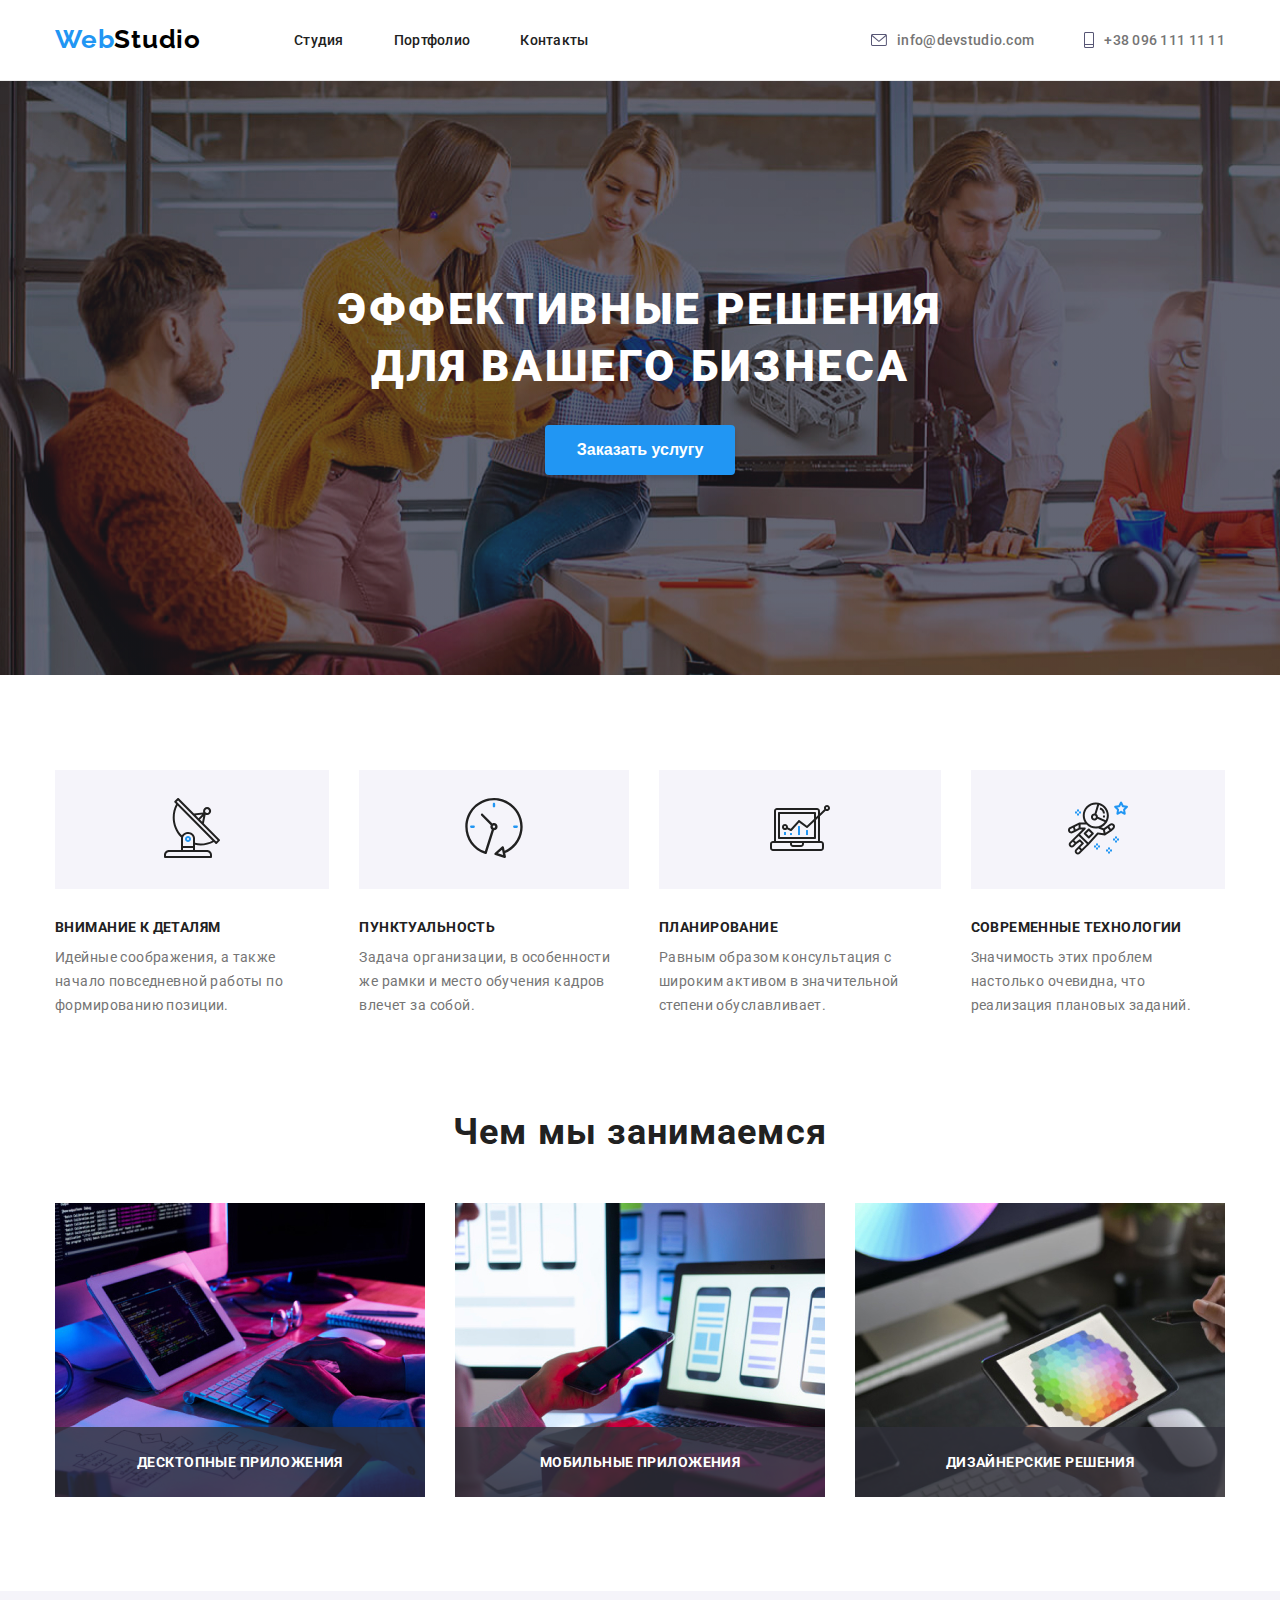
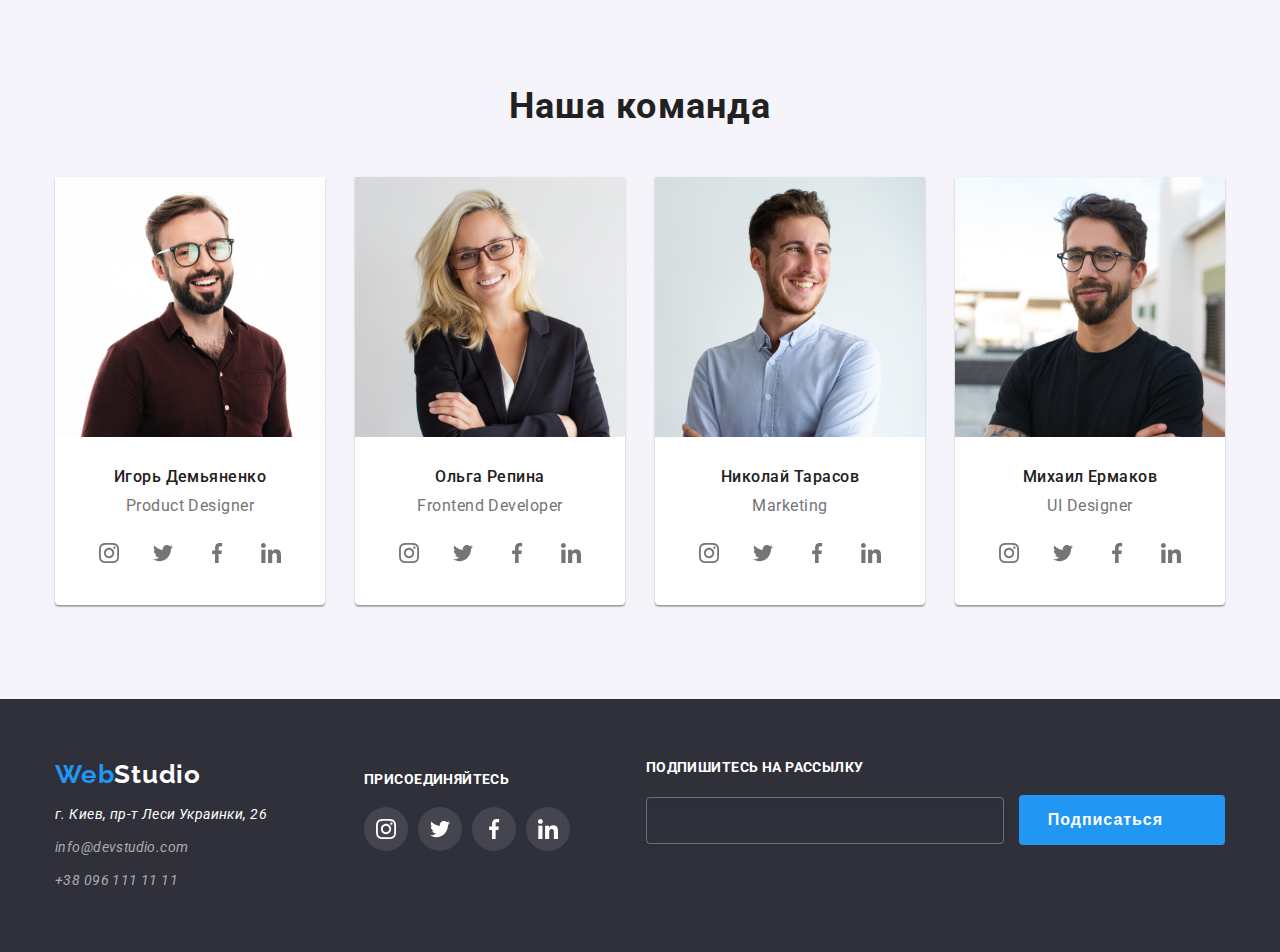
==== commit 4ad27c42: "add form" ====
--- a/index.html
+++ b/index.html
@@ -331,96 +331,150 @@
     </main>
     <footer class="footer">
       <div class="container footer__container">
-        <div class="footer-left-box footer-left-box--offset">
-          <a href="./index.html" class="logo"
-            >Web
-            <span class="logo-color__white">Studio</span>
-          </a>
-          <address>
-            <ul class="address-list">
-              <li class="address-item">г. Киев, пр-т Леси Украинки, 26</li>
-              <li class="address-item">
-                <a href="mailto:info@devstudio.com">info@devstudio.com</a>
+        <div class="d-flex">
+          <div class="footer-left-box footer-left-box--offset">
+            <a href="./index.html" class="logo"
+              >Web
+              <span class="logo-color__white">Studio</span>
+            </a>
+            <address>
+              <ul class="address-list">
+                <li class="address-item">г. Киев, пр-т Леси Украинки, 26</li>
+                <li class="address-item">
+                  <a href="mailto:info@devstudio.com">info@devstudio.com</a>
+                </li>
+                <li class="address-item">
+                  <a href="tel:+380961111111">+38 096 111 11 11</a>
+                </li>
+              </ul>
+            </address>
+          </div>
+          <div class="footer-social-box">
+            <h2 class="footer-social-box__title">присоединяйтесь</h2>
+            <ul class="social-list footer-social-box__list">
+              <li class="social-list__item">
+                <a href="#" class="social-list__link social-list__link--footer">
+                  <svg
+                    width="20"
+                    height="20"
+                    class="social-list__icon social-list__icon--footer"
+                  >
+                    <use href="./images/sprite.svg#icon-instagram"></use>
+                  </svg>
+                </a>
               </li>
-              <li class="address-item">
-                <a href="tel:+380961111111">+38 096 111 11 11</a>
+              <li class="social-list__item">
+                <a href="#" class="social-list__link social-list__link--footer">
+                  <svg
+                    width="20"
+                    height="20"
+                    class="social-list__icon social-list__icon--footer"
+                  >
+                    <use href="./images/sprite.svg#icon-twitter"></use>
+                  </svg>
+                </a>
+              </li>
+              <li class="social-list__item">
+                <a href="#" class="social-list__link social-list__link--footer">
+                  <svg
+                    width="20"
+                    height="20"
+                    class="social-list__icon social-list__icon--footer"
+                  >
+                    <use href="./images/sprite.svg#icon-facebook"></use>
+                  </svg>
+                </a>
+              </li>
+              <li class="social-list__item">
+                <a href="#" class="social-list__link social-list__link--footer">
+                  <svg
+                    width="20"
+                    height="20"
+                    class="social-list__icon social-list__icon--footer"
+                  >
+                    <use href="./images/sprite.svg#icon-linkedin"></use>
+                  </svg>
+                </a>
               </li>
             </ul>
-          </address>
+          </div>
         </div>
-        <div class="footer-social-box">
-          <h2 class="footer-social-box__title">присоединяйтесь</h2>
-          <ul class="social-list footer-social-box__list">
-            <li class="social-list__item">
-              <a href="#" class="social-list__link social-list__link--footer">
-                <svg
-                  width="20"
-                  height="20"
-                  class="social-list__icon social-list__icon--footer"
-                >
-                  <use href="./images/sprite.svg#icon-instagram"></use>
-                </svg>
-              </a>
-            </li>
-            <li class="social-list__item">
-              <a href="#" class="social-list__link social-list__link--footer">
-                <svg
-                  width="20"
-                  height="20"
-                  class="social-list__icon social-list__icon--footer"
-                >
-                  <use href="./images/sprite.svg#icon-twitter"></use>
-                </svg>
-              </a>
-            </li>
-            <li class="social-list__item">
-              <a href="#" class="social-list__link social-list__link--footer">
-                <svg
-                  width="20"
-                  height="20"
-                  class="social-list__icon social-list__icon--footer"
-                >
-                  <use href="./images/sprite.svg#icon-facebook"></use>
-                </svg>
-              </a>
-            </li>
-            <li class="social-list__item">
-              <a href="#" class="social-list__link social-list__link--footer">
-                <svg
-                  width="20"
-                  height="20"
-                  class="social-list__icon social-list__icon--footer"
-                >
-                  <use href="./images/sprite.svg#icon-linkedin"></use>
-                </svg>
-              </a>
-            </li>
-          </ul>
+        <div class="footer-box">
+          <h3 class="footer-box__title">Подпишитесь на рассылку</h3>
+          <form class="footer-box__form">
+            <input type="text" class="footer-box__input" />
+            <button type="submit" class="footer-box__btn">Подписаться</button>
+          </form>
         </div>
       </div>
     </footer>
-    <div class="wrapper-modal">
+
+    <div class="wrapper-modal is-hidden">
       <div class="modal">
         <button type="button" class="modal__close">&#10006;</button>
         <form id="form">
           <h2 class="form__title">Оставьте свои данные, мы вам перезвоним</h2>
           <label class="form__label">
             <span class="form__text">имя</span>
-            <input type="text" class="form__input" name="user-name" />
+            <div class="form__wrapper">
+              <input
+                type="text"
+                class="form__input"
+                name="user-name"
+                required
+              />
+              <svg width="18" height="18" class="form__icon-input">
+                <use href="./images/sprite.svg#icon-form-user"></use>
+              </svg>
+            </div>
           </label>
           <label class="form__label">
-            <span class="form__text"></span>
-            <input type="text" class="form__input" name="user-phone" />
+            <span class="form__text">телефон</span>
+            <div class="form__wrapper">
+              <input
+                type="text"
+                class="form__input"
+                name="user-phone"
+                required
+              />
+              <svg width="18" height="18" class="form__icon-input">
+                <use href="./images/sprite.svg#icon-form-phone"></use>
+              </svg>
+            </div>
           </label>
           <label class="form__label">
-            <span class="form__text"></span>
-            <input type="text" class="form__input" name="user-email" />
+            <span class="form__text">почта</span>
+            <div class="form__wrapper">
+              <input
+                type="text"
+                class="form__input"
+                name="user-email"
+                required
+              />
+              <svg width="18" height="18" class="form__icon-input">
+                <use href="./images/sprite.svg#icon-form-email"></use>
+              </svg>
+            </div>
           </label>
           <label class="form__label">
-            <span class="form__text"></span>
-            <textarea name="user-message" class="form__textarea"></textarea>
+            <span class="form__text">комментарий</span>
+            <textarea
+              name="user-message"
+              class="form__textarea"
+              placeholder="Введите текст"
+            ></textarea>
           </label>
-          <button type="submit">Отправить</button>
+          <label for="checkbox" class="form__text-checkbox">
+            <input type="checkbox" id="checkbox" class="form__checkbox" />
+            <span class="form__icon">
+              <svg width="14" height="10">
+                <use href="./images/sprite.svg#icon-checkbox"></use>
+              </svg>
+            </span>
+            Соглашаюсь с рассылкой и принимаю
+            <a href="#" class="form__checkbox-link"> Условия договора</a>
+          </label>
+          <button type="submit" class="form__btn">Отправить</button>
         </form>
       </div>
     </div>
--- a/css/style.css
+++ b/css/style.css
@@ -1,5 +1,11 @@
 :root {
   --main-color: #212121;
+}
+
+*,
+*::after,
+*::before {
+  box-sizing: border-box;
 }
 
 body {
@@ -29,7 +35,9 @@
   padding: 0 15px;
   box-sizing: border-box;
 }
-
+.d-flex {
+  display: flex;
+}
 header {
   border-bottom: 1px solid #ececec;
 }
@@ -280,6 +288,7 @@
 
 .footer__container {
   display: flex;
+  justify-content: space-between;
 }
 .footer-left-box--offset {
   margin-right: 70px;
@@ -494,3 +503,165 @@
 .modal__close:focus {
   color: #2196f3;
 }
+
+.form__title {
+  font-weight: bold;
+  font-size: 20px;
+  line-height: calc(23 / 20);
+  text-align: center;
+  letter-spacing: 0.03em;
+  color: #212121;
+  margin-bottom: 2px;
+}
+
+.form__label {
+  font-size: 12px;
+  line-height: calc(14 / 12);
+  letter-spacing: 0.01em;
+  color: #757575;
+
+  text-transform: capitalize;
+}
+.form__text {
+  display: inline-block;
+  margin: 10px 0 4px 0;
+}
+.form__input {
+  width: 100%;
+  outline: none;
+  border: 1px solid rgba(33, 33, 33, 0.2);
+  border-radius: 4px;
+  padding: 12px 12px 12px 42px;
+}
+
+.form__textarea {
+  width: 100%;
+  height: 120px;
+  outline: none;
+  padding: 12px 16px;
+  border: 1px solid rgba(33, 33, 33, 0.2);
+  border-radius: 4px;
+}
+
+.form__wrapper {
+  position: relative;
+}
+
+.form__icon-input {
+  position: absolute;
+  top: 50%;
+  transform: translateY(-50%);
+  left: 15px;
+  fill: #212121;
+}
+
+.form__input:focus,
+.form__input:hover,
+.form__input:focus + .form__icon-input,
+.form__input:hover + .form__icon-input,
+.form__textarea:focus,
+.form__textarea:hover {
+  fill: #2196f3;
+  border-color: #2196f3;
+}
+
+.form__text-checkbox {
+  font-size: 14px;
+  line-height: calc(24 / 14);
+  letter-spacing: 0.03em;
+  color: #757575;
+  margin: 20px 0 30px 0;
+  display: flex;
+  align-items: center;
+}
+
+.form__checkbox-link {
+  color: #188ce8;
+  text-decoration: underline;
+  margin-left: 7px;
+}
+
+.form__checkbox {
+  width: 1px;
+  height: 1px;
+  overflow: hidden;
+  margin-top: -1px;
+  opacity: 0;
+}
+
+.form__icon {
+  display: flex;
+  justify-content: center;
+  align-items: center;
+  border: 1px solid #212121;
+  width: 16px;
+  height: 15px;
+  margin: 0 8px 0 12px;
+  border-radius: 4px;
+}
+
+.form__checkbox:checked + .form__icon {
+  border: none;
+  background-color: #188ce8;
+}
+
+.form__btn {
+  padding: 10px 55px;
+  border-radius: 4px;
+  font-size: 16px;
+  line-height: calc(30 / 16);
+  letter-spacing: 0.06em;
+  background: #2196f3;
+  box-shadow: 0px 4px 4px rgba(0, 0, 0, 0.15);
+  color: #fff;
+  margin: 0 auto;
+  display: block;
+}
+
+.form__btn:hover {
+  background: #188ce8;
+}
+
+.footer-box__title {
+  font-weight: bold;
+  font-size: 14px;
+  line-height: calc(16 / 14);
+  letter-spacing: 0.03em;
+  text-transform: uppercase;
+  color: #fff;
+  margin-bottom: 20px;
+}
+
+.footer-box__input {
+  padding: 15px 16px;
+  border: 1px solid rgba(255, 255, 255, 0.3);
+  box-sizing: border-box;
+  filter: drop-shadow(0px 4px 4px rgba(0, 0, 0, 0.15));
+  border-radius: 4px;
+  background: transparent;
+  outline: none;
+  width: 358px;
+  margin-right: 12px;
+  color: #fff;
+}
+
+.footer-box__input:hover,
+.footer-box__input:focus {
+  border-color: #2196f3;
+}
+
+.footer-box__btn {
+  padding: 10px 62px 10px 29px;
+  border-radius: 4px;
+  background: #2196f3;
+  font-weight: bold;
+  font-size: 16px;
+  line-height: calc(30 / 16);
+  letter-spacing: 0.06em;
+  color: #fff;
+}
+
+.footer-box__btn:hover,
+.footer-box__btn:focus {
+  background: #188ce8;
+}
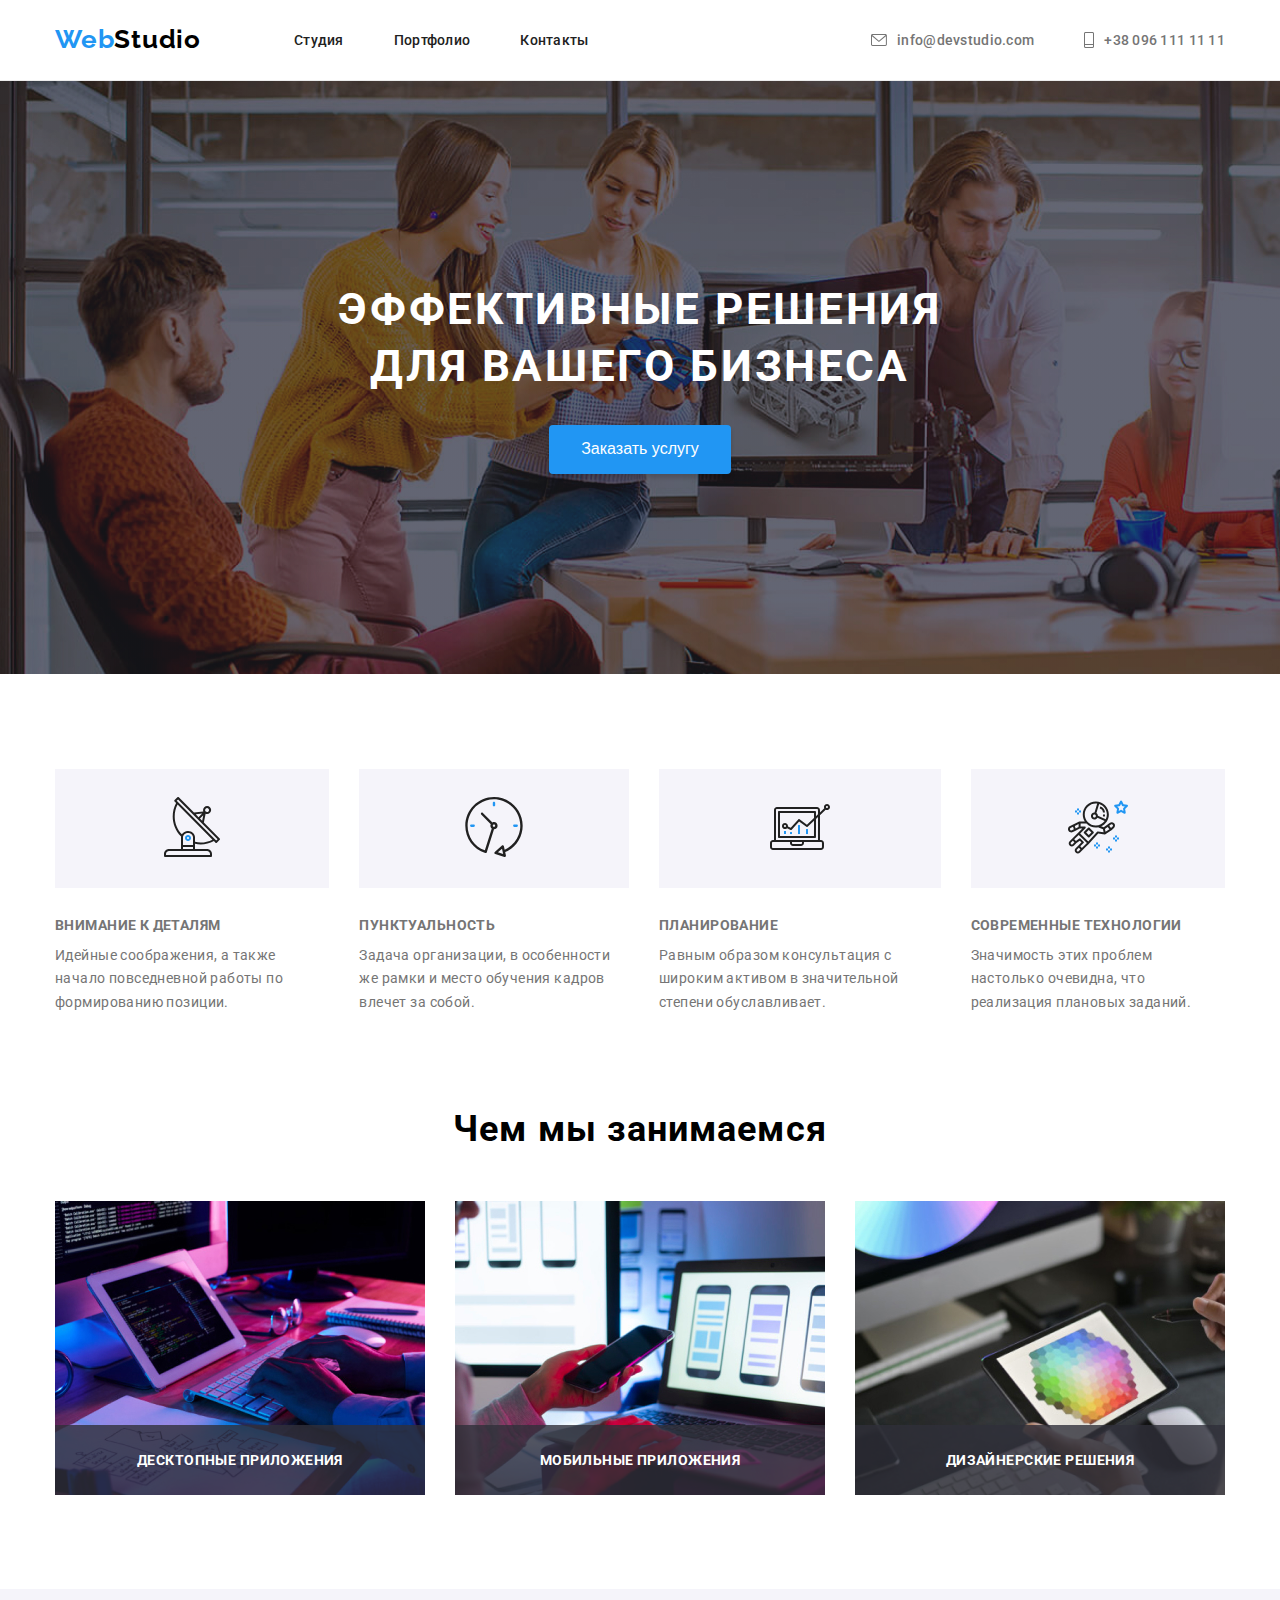
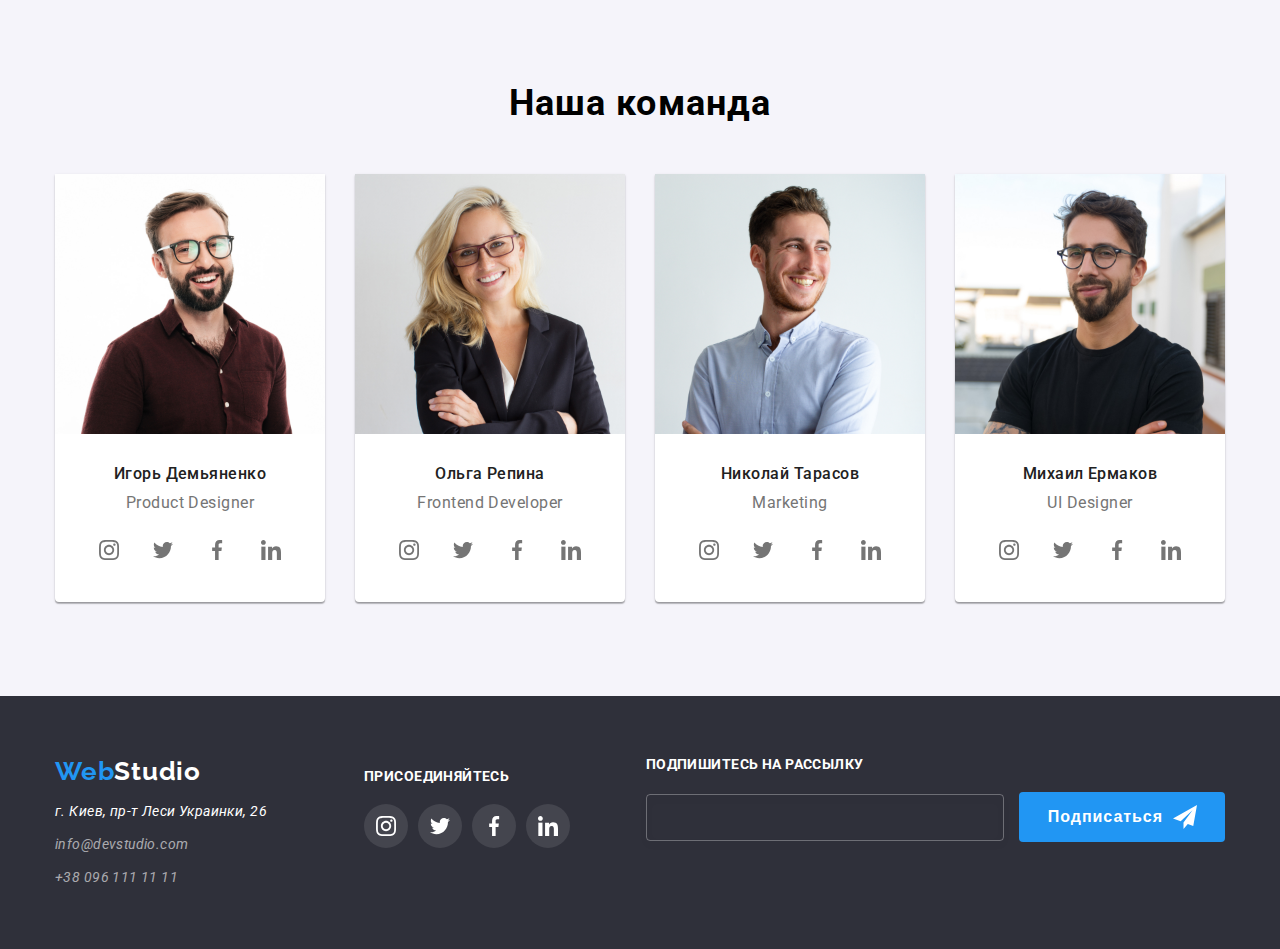
==== commit eaaaf7a2: "result 23.10.2021" ====
--- a/index.html
+++ b/index.html
@@ -12,7 +12,7 @@
       rel="stylesheet"
     />
     <link rel="stylesheet" href="./css/reset.css" />
-    <link rel="stylesheet" href="./css/style.css" />
+    <link rel="stylesheet" href="./css/main.min.css" />
   </head>
 
   <body>
@@ -403,7 +403,12 @@
           <h3 class="footer-box__title">Подпишитесь на рассылку</h3>
           <form class="footer-box__form">
             <input type="text" class="footer-box__input" />
-            <button type="submit" class="footer-box__btn">Подписаться</button>
+            <button type="submit" class="footer-box__btn">
+              Подписаться
+              <svg width="24" height="24" class="footer-box__icon">
+                <use href="./images/sprite.svg#icon-icon-send"></use>
+              </svg>
+            </button>
           </form>
         </div>
       </div>
--- a/css/main.min.css
+++ b/css/main.min.css
@@ -0,0 +1,2 @@
+*{padding:0;margin:0}img{display:block;width:100%;height:auto}a{text-decoration:none}button{border:none}ul li{list-style:none}.favors{display:-webkit-box;display:-ms-flexbox;display:flex;-webkit-box-pack:justify;-ms-flex-pack:justify;justify-content:space-between}*,*::after,*::before{-webkit-box-sizing:border-box;box-sizing:border-box}body{font-family:"Roboto", sans-serif;font-size:14px;color:var(--main-color)}button{cursor:pointer}.hidden-elem{width:1px;height:1px;overflow:hidden;opacity:0}.section{padding:94px 0}.container{width:1200px;margin:0 auto;padding:0 15px;-webkit-box-sizing:border-box;box-sizing:border-box}.d-flex{display:-webkit-box;display:-ms-flexbox;display:flex}.nav,.links,.contacts{display:-webkit-box;display:-ms-flexbox;display:flex}svg,use{-webkit-transition:fill 0.1s cubic-bezier(0.4, 0, 0.2, 1);transition:fill 0.1s cubic-bezier(0.4, 0, 0.2, 1)}.pb-0{padding-bottom:0}.section-title{margin:0 0 50px 0;text-align:center;line-height:42px;font-size:36px;color:#212121;line-height:1.16;font-weight:bold;text-align:center;letter-spacing:0.03em;color:var(--main-color)}.logo{font-family:"Raleway", sans-serif;display:-webkit-box;display:-ms-flexbox;display:flex;-webkit-box-align:center;-ms-flex-align:center;align-items:center;margin-right:93px;font-weight:bold;font-size:26px;line-height:1.2;letter-spacing:0.03em;color:#2196f3}.logo .logo-color__black{color:#000}.logo .logo-color__white{color:#fff}.link{font-style:normal;font-weight:500;font-size:14px;line-height:16px;letter-spacing:0.02em;padding:32px 0;display:-webkit-box;display:-ms-flexbox;display:flex;-webkit-box-align:center;-ms-flex-align:center;align-items:center;color:#212121;-webkit-transition:color 0.25s cubic-bezier(0.4, 0, 0.2, 1);transition:color 0.25s cubic-bezier(0.4, 0, 0.2, 1)}.link svg{margin-right:10px}.link:hover svg use,.link:focus svg use,.link:hover,.link:focus{color:#2196f3;fill:#2196f3}.link__ikon{fill:#757575}.links .link{margin-right:50px;text-transform:capitalize}.contacts .link{margin-left:50px;color:#757575}.favors-box:not(:last-child){margin-right:30px}.favors-box__wrapper{padding:28px 0;text-align:center;background:#f5f4fa;margin-bottom:30px}.favors-title{font-size:14px;color:#757575;line-height:1.1;font-weight:bold;letter-spacing:0.03em;text-transform:uppercase;margin-bottom:10px}.favors-text{font-size:14px;line-height:24px;font-size:14px;color:#757575;line-height:1.7;font-weight:400;letter-spacing:0.03em}header{border-bottom:1px solid #ececec}header .container{display:-webkit-box;display:-ms-flexbox;display:flex;-webkit-box-pack:justify;-ms-flex-pack:justify;justify-content:space-between}.comand{background:#f5f4fa}.comand-list,.go-about{display:-webkit-box;display:-ms-flexbox;display:flex;-webkit-box-pack:justify;-ms-flex-pack:justify;justify-content:space-between}.cart{width:calc((100% - 90px) / 4);background:#ffffff;-webkit-box-shadow:0px 1px 3px rgba(0,0,0,0.12),0px 1px 1px rgba(0,0,0,0.14),0px 2px 1px rgba(0,0,0,0.2);box-shadow:0px 1px 3px rgba(0,0,0,0.12),0px 1px 1px rgba(0,0,0,0.14),0px 2px 1px rgba(0,0,0,0.2);border-radius:0px 0px 4px 4px}.cart-info{padding:30px 0;text-align:center}.cart-title{font-weight:500;font-size:16px;line-height:calc(19 / 16);letter-spacing:0.03em;color:#212121;margin-bottom:10px}.cart-text{font-weight:normal;font-size:16px;line-height:19px;text-align:center;letter-spacing:0.03em;color:#757575;margin-bottom:16px}.social-list{display:-webkit-box;display:-ms-flexbox;display:flex;-webkit-box-pack:center;-ms-flex-pack:center;justify-content:center}.social-list__item{margin-left:10px}.social-list .social-list__item:first-child{margin-left:0}.social-list__link{display:-webkit-box;display:-ms-flexbox;display:flex;-webkit-box-pack:center;-ms-flex-pack:center;justify-content:center;-webkit-box-align:center;-ms-flex-align:center;align-items:center;width:44px;height:44px;border-radius:50%;-webkit-transition:background 0.1s cubic-bezier(0.4, 0, 0.2, 1);transition:background 0.1s cubic-bezier(0.4, 0, 0.2, 1)}.social-list__icon{fill:#757575}.social-list__link:hover,.social-list__link:focus,.social-list__link:hover .social-list__icon,.social-list__link:focus .social-list__icon{background:#2196f3;fill:#fff}.footer{padding:60px 0 60px 0;background:#2f303a}.footer__container{display:-webkit-box;display:-ms-flexbox;display:flex;-webkit-box-pack:justify;-ms-flex-pack:justify;justify-content:space-between}.footer-left-box--offset{margin-right:70px}.footer-left-box .logo{margin-bottom:11px}.footer-social-box__title{font-weight:bold;font-size:14px;line-height:calc(16 / 14);letter-spacing:0.03em;text-transform:uppercase;color:#fff;margin:12px 0 20px 0}.address-item{color:#fff;font-weight:normal;font-size:14px;line-height:24px;letter-spacing:0.03em;margin-top:9px}.social-list__icon--footer{fill:#fff}.social-list__link--footer{background:rgba(255,255,255,0.1)}.address-item a{color:rgba(255,255,255,0.6)}.tabs{display:-webkit-box;display:-ms-flexbox;display:flex;-webkit-box-pack:center;-ms-flex-pack:center;justify-content:center;margin-bottom:50px}.tab-btn{font-family:Roboto, sans-serif;background:#f5f4fa;border-radius:4px;padding:6px 22px;font-weight:500;font-size:16px;line-height:26px;letter-spacing:0.03em;color:#212121;margin-left:8px;cursor:pointer}.active,.tab-btn:hover,.tab-btn:focus{color:#fff;background:#2196f3}.go-about-item{position:relative}.go-about-item__wrapper{position:absolute;width:100%;left:0;bottom:0;padding:27px 0;background:rgba(47,48,58,0.8);text-align:center}.go-about-item__text{font-weight:bold;font-size:14px;line-height:calc(16 / 14);letter-spacing:0.03em;text-transform:uppercase;color:#fff}.carts{display:-webkit-box;display:-ms-flexbox;display:flex;-ms-flex-wrap:wrap;flex-wrap:wrap;-webkit-box-pack:justify;-ms-flex-pack:justify;justify-content:space-between;margin-bottom:-30px}.cart-portfolio{width:calc((100% - 60px) / 3);margin-bottom:30px;outline:1px solid #eeeeee;cursor:pointer}.cart-portfolio:hover,.cart-portfolio:focus{-webkit-box-shadow:0px 1px 1px rgba(0,0,0,0.12),0px 4px 4px rgba(0,0,0,0.06),1px 4px 6px rgba(0,0,0,0.16);box-shadow:0px 1px 1px rgba(0,0,0,0.12),0px 4px 4px rgba(0,0,0,0.06),1px 4px 6px rgba(0,0,0,0.16)}.cart-portfolio__wrapper{position:relative;overflow:hidden}.overlay{position:absolute;-webkit-box-sizing:border-box;box-sizing:border-box;top:0;left:0;width:100%;max-width:100%;min-height:100%;padding:65px 24px;background:rgba(33,150,243,0.9);-webkit-transform:translateY(101%);transform:translateY(101%);-webkit-transition:-webkit-transform 0.25s cubic-bezier(0.4, 0, 0.2, 1);transition:-webkit-transform 0.25s cubic-bezier(0.4, 0, 0.2, 1);transition:transform 0.25s cubic-bezier(0.4, 0, 0.2, 1);transition:transform 0.25s cubic-bezier(0.4, 0, 0.2, 1), -webkit-transform 0.25s cubic-bezier(0.4, 0, 0.2, 1)}.cart-portfolio:hover .overlay{-webkit-transform:translateY(0);transform:translateY(0)}.overlay__text{font-size:18px;line-height:calc(28 / 18);letter-spacing:0.03em;color:#fff}.cart-portfolio-info{padding:20px 24px}.cart-portfolio-title{font-weight:bold;font-size:18px;line-height:36px;letter-spacing:0.06em;color:#212121;margin-bottom:4px}.cart-portfolio-text{font-weight:normal;font-size:16px;line-height:30px;letter-spacing:0.03em;color:#757575}.wrapper-modal{width:100vw;height:100vh;left:0;top:0;border:1px solid red;position:fixed;z-index:999;background:rgba(0,0,0,0.2);display:-webkit-box;display:-ms-flexbox;display:flex;-webkit-box-pack:center;-ms-flex-pack:center;justify-content:center;-webkit-box-align:center;-ms-flex-align:center;align-items:center;-webkit-transition:opacity 0.25s cubic-bezier(0.4, 0, 0.2, 1);transition:opacity 0.25s cubic-bezier(0.4, 0, 0.2, 1)}.wrapper-modal.is-hidden{opacity:0;pointer-events:none}.modal{width:calc(100% - 30px);max-width:528px;height:581px;border-radius:4px;background:#fff;position:relative;padding:40px}.modal__title{font-weight:bold;font-size:20px;line-height:calc(23 / 20);text-align:center;letter-spacing:0.03em;color:#212121}.modal__close{position:absolute;right:8px;top:8px;border:1px solid rgba(0,0,0,0.1);width:30px;height:30px;border-radius:50%;background:transparent;color:#000}.modal__close:hover,.modal__close:focus{color:#2196f3}.form__title{font-weight:bold;font-size:20px;line-height:calc(23 / 20);text-align:center;letter-spacing:0.03em;color:#212121;margin-bottom:2px}.form__label{font-size:12px;line-height:calc(14 / 12);letter-spacing:0.01em;color:#757575;text-transform:capitalize}.form__text{display:inline-block;margin:10px 0 4px 0}.form__input{width:100%;outline:none;border:1px solid rgba(33,33,33,0.2);border-radius:4px;padding:12px 12px 12px 42px}.form__textarea{width:100%;height:120px;outline:none;padding:12px 16px;border:1px solid rgba(33,33,33,0.2);border-radius:4px}.form__wrapper{position:relative}.form__icon-input{position:absolute;top:50%;-webkit-transform:translateY(-50%);transform:translateY(-50%);left:15px;fill:#212121}.form__input:focus,.form__input:hover,.form__input:focus+.form__icon-input,.form__input:hover+.form__icon-input,.form__textarea:focus,.form__textarea:hover{fill:#2196f3;border-color:#2196f3}.form__text-checkbox{font-size:14px;line-height:calc(24 / 14);letter-spacing:0.03em;color:#757575;margin:20px 0 30px 0;display:-webkit-box;display:-ms-flexbox;display:flex;-webkit-box-align:center;-ms-flex-align:center;align-items:center}.form__checkbox-link{color:#188ce8;text-decoration:underline;margin-left:7px}.form__checkbox{width:1px;height:1px;overflow:hidden;margin-top:-1px;opacity:0}.form__icon{display:-webkit-box;display:-ms-flexbox;display:flex;-webkit-box-pack:center;-ms-flex-pack:center;justify-content:center;-webkit-box-align:center;-ms-flex-align:center;align-items:center;border:1px solid #212121;width:16px;height:15px;margin:0 8px 0 12px;border-radius:4px}.form__checkbox:checked+.form__icon{border:none;background-color:#188ce8}.form__btn{padding:10px 55px;border-radius:4px;font-size:16px;line-height:calc(30 / 16);letter-spacing:0.06em;background:#2196f3;-webkit-box-shadow:0px 4px 4px rgba(0,0,0,0.15);box-shadow:0px 4px 4px rgba(0,0,0,0.15);color:#fff;margin:0 auto;display:block}.form__btn:hover{background:#188ce8}.footer-box__title{font-weight:bold;font-size:14px;line-height:calc(16 / 14);letter-spacing:0.03em;text-transform:uppercase;color:#fff;margin-bottom:20px}.footer-box__input{padding:15px 16px;border:1px solid rgba(255,255,255,0.3);-webkit-box-sizing:border-box;box-sizing:border-box;-webkit-filter:drop-shadow(0px 4px 4px rgba(0,0,0,0.15));filter:drop-shadow(0px 4px 4px rgba(0,0,0,0.15));border-radius:4px;background:transparent;outline:none;width:358px;margin-right:12px;color:#fff}.footer-box__input:hover,.footer-box__input:focus{border-color:#2196f3}.footer-box__btn{padding:10px 62px 10px 29px;border-radius:4px;background:#2196f3;font-weight:bold;font-size:16px;line-height:calc(30 / 16);letter-spacing:0.06em;color:#fff}.footer-box__btn:hover,.footer-box__btn:focus{background:#188ce8}.hero{width:100%;max-width:1600px;margin:0 auto;padding:200px 0;background:-webkit-gradient(linear, left top, left bottom, from(rgba(47,48,58,0.4)), to(rgba(47,48,58,0.4))),url(../images/hero-bg.jpg);background:linear-gradient(rgba(47,48,58,0.4), rgba(47,48,58,0.4)),url(../images/hero-bg.jpg)}.hero-title{color:#fff;text-transform:uppercase;font-size:44px;color:#fff;line-height:1.3;font-weight:700;text-align:center;letter-spacing:0.06em;max-width:660px;margin:0 auto;margin-bottom:30px}.hero-btn{padding:10px 32px;background:#2196f3;-webkit-box-shadow:0px 4px 4px rgba(0,0,0,0.15);box-shadow:0px 4px 4px rgba(0,0,0,0.15);border-radius:4px;font-weight:bold;font-size:16px;line-height:30px;font-size:16px;color:#fff;line-height:1.8;font-weight:400;color:#fff;margin:0 auto;display:block}.hero-btn:hover,.hero-btn:focus{background:#188ce8}.footer-box__btn{position:relative}.footer-box__icon{position:absolute;top:50%;-webkit-transform:translateY(-50%);transform:translateY(-50%);right:28px}
+/*# sourceMappingURL=main.min.css.map */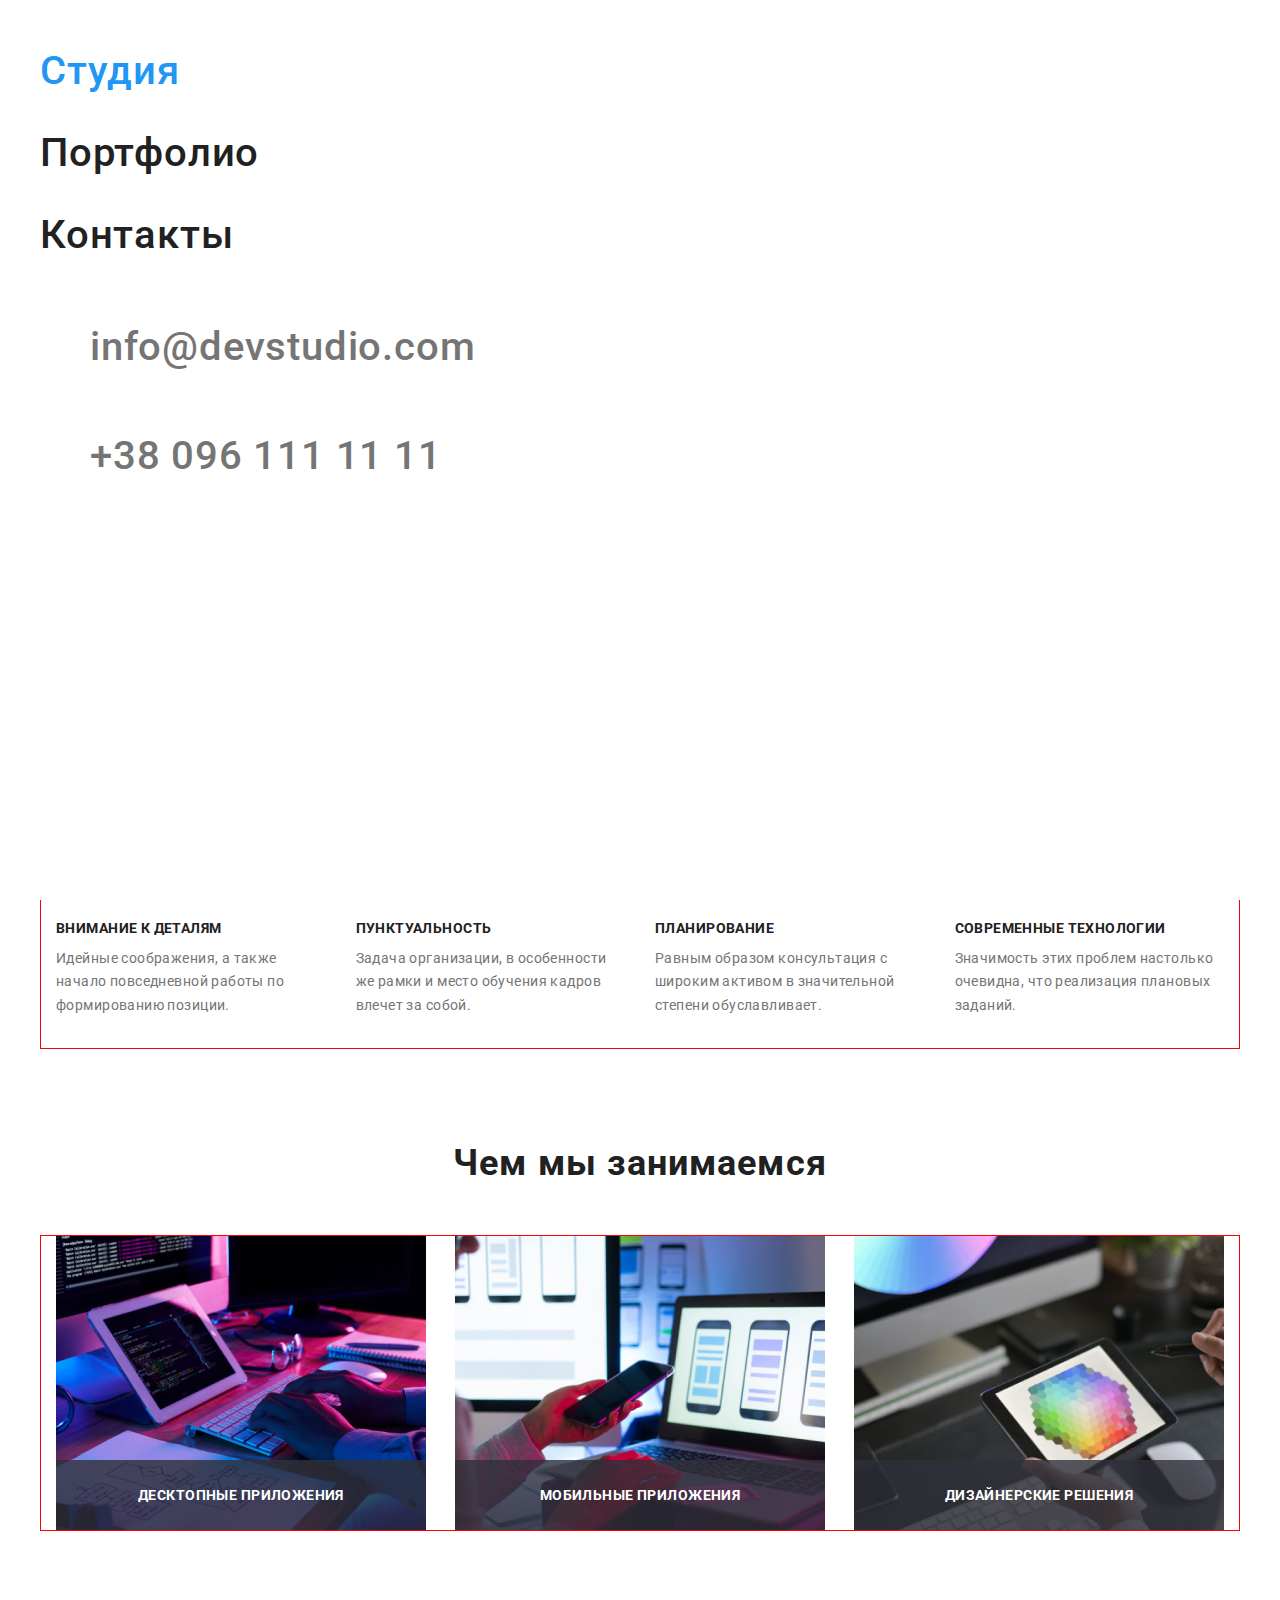
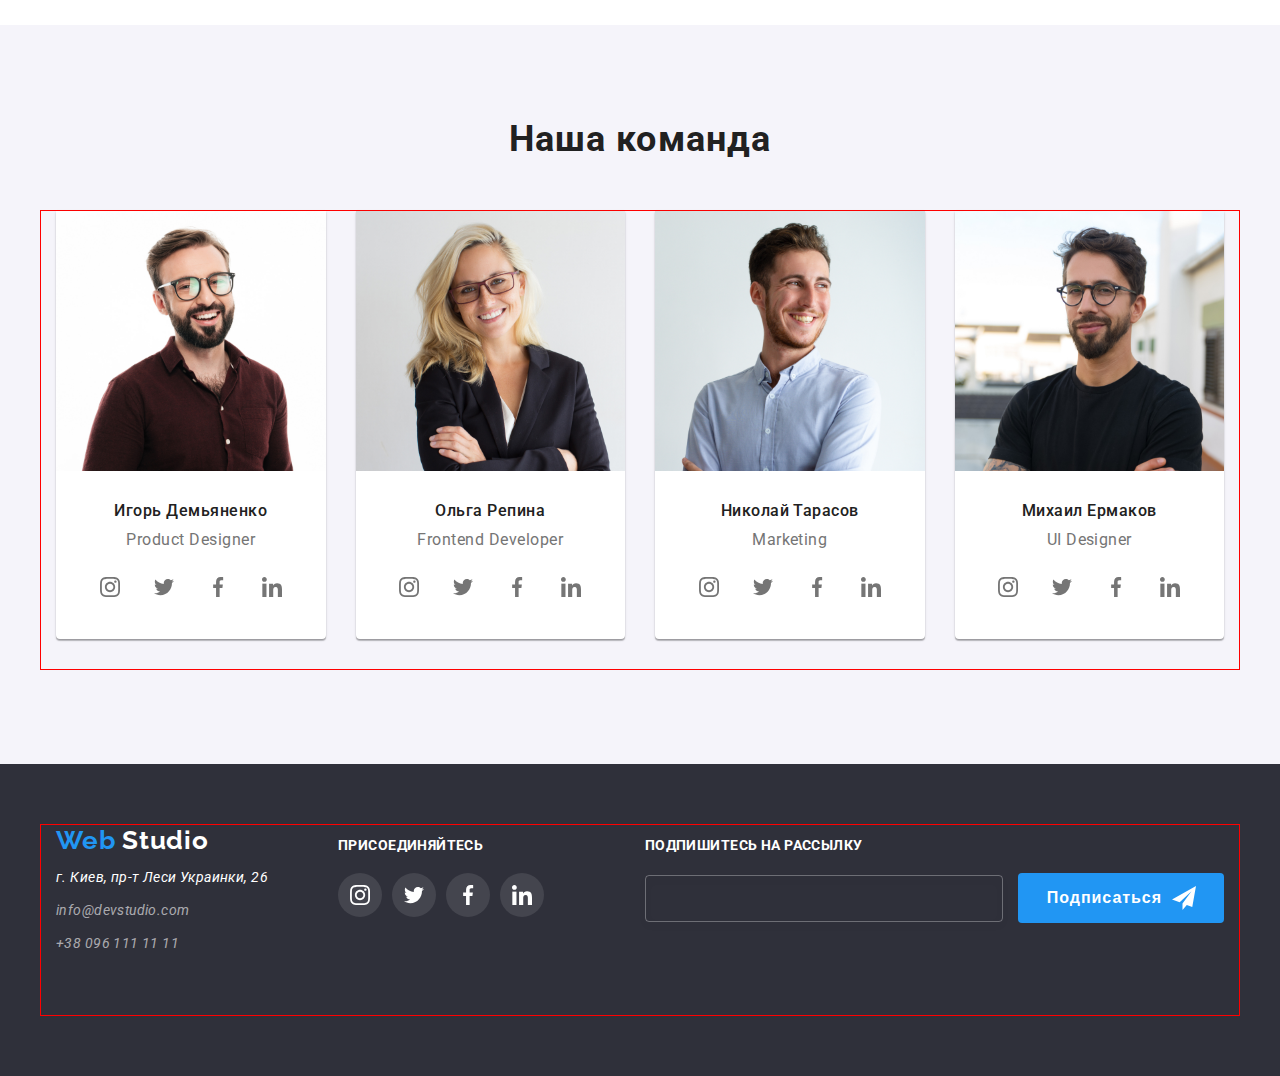
==== commit 9eddca77: "result 06/11/2021" ====
--- a/index.html
+++ b/index.html
@@ -47,6 +47,24 @@
             >
           </li>
         </ul>
+        <img src="./images/menu_40px.svg" alt="menu" class="menu-mob-icon" />
+        <div class="menu-mob">
+          <ul class="links">
+            <li><a href="./index.html" class="link active">студия</a></li>
+            <li><a href="./portfolio.html" class="link">портфолио</a></li>
+            <li><a href="#" class="link">контакты</a></li>
+          </ul>
+          <ul class="contacts">
+            <li>
+              <a href="mailto:info@devstudio.com" class="link">
+                info@devstudio.com</a
+              >
+            </li>
+            <li>
+              <a href="tel:+380961111111" class="link"> +38 096 111 11 11</a>
+            </li>
+          </ul>
+        </div>
       </div>
     </header>
     <main>
@@ -109,7 +127,7 @@
           </ul>
         </div>
       </section>
-      <section class="section">
+      <section class="section go-about-section">
         <h2 class="section-title">Чем мы занимаемся</h2>
         <div class="container">
           <ul class="go-about">
--- a/css/main.min.css
+++ b/css/main.min.css
@@ -1,2 +1,2 @@
-*{padding:0;margin:0}img{display:block;width:100%;height:auto}a{text-decoration:none}button{border:none}ul li{list-style:none}.favors{display:-webkit-box;display:-ms-flexbox;display:flex;-webkit-box-pack:justify;-ms-flex-pack:justify;justify-content:space-between}*,*::after,*::before{-webkit-box-sizing:border-box;box-sizing:border-box}body{font-family:"Roboto", sans-serif;font-size:14px;color:var(--main-color)}button{cursor:pointer}.hidden-elem{width:1px;height:1px;overflow:hidden;opacity:0}.section{padding:94px 0}.container{width:1200px;margin:0 auto;padding:0 15px;-webkit-box-sizing:border-box;box-sizing:border-box}.d-flex{display:-webkit-box;display:-ms-flexbox;display:flex}.nav,.links,.contacts{display:-webkit-box;display:-ms-flexbox;display:flex}svg,use{-webkit-transition:fill 0.1s cubic-bezier(0.4, 0, 0.2, 1);transition:fill 0.1s cubic-bezier(0.4, 0, 0.2, 1)}.pb-0{padding-bottom:0}.section-title{margin:0 0 50px 0;text-align:center;line-height:42px;font-size:36px;color:#212121;line-height:1.16;font-weight:bold;text-align:center;letter-spacing:0.03em;color:var(--main-color)}.logo{font-family:"Raleway", sans-serif;display:-webkit-box;display:-ms-flexbox;display:flex;-webkit-box-align:center;-ms-flex-align:center;align-items:center;margin-right:93px;font-weight:bold;font-size:26px;line-height:1.2;letter-spacing:0.03em;color:#2196f3}.logo .logo-color__black{color:#000}.logo .logo-color__white{color:#fff}.link{font-style:normal;font-weight:500;font-size:14px;line-height:16px;letter-spacing:0.02em;padding:32px 0;display:-webkit-box;display:-ms-flexbox;display:flex;-webkit-box-align:center;-ms-flex-align:center;align-items:center;color:#212121;-webkit-transition:color 0.25s cubic-bezier(0.4, 0, 0.2, 1);transition:color 0.25s cubic-bezier(0.4, 0, 0.2, 1)}.link svg{margin-right:10px}.link:hover svg use,.link:focus svg use,.link:hover,.link:focus{color:#2196f3;fill:#2196f3}.link__ikon{fill:#757575}.links .link{margin-right:50px;text-transform:capitalize}.contacts .link{margin-left:50px;color:#757575}.favors-box:not(:last-child){margin-right:30px}.favors-box__wrapper{padding:28px 0;text-align:center;background:#f5f4fa;margin-bottom:30px}.favors-title{font-size:14px;color:#757575;line-height:1.1;font-weight:bold;letter-spacing:0.03em;text-transform:uppercase;margin-bottom:10px}.favors-text{font-size:14px;line-height:24px;font-size:14px;color:#757575;line-height:1.7;font-weight:400;letter-spacing:0.03em}header{border-bottom:1px solid #ececec}header .container{display:-webkit-box;display:-ms-flexbox;display:flex;-webkit-box-pack:justify;-ms-flex-pack:justify;justify-content:space-between}.comand{background:#f5f4fa}.comand-list,.go-about{display:-webkit-box;display:-ms-flexbox;display:flex;-webkit-box-pack:justify;-ms-flex-pack:justify;justify-content:space-between}.cart{width:calc((100% - 90px) / 4);background:#ffffff;-webkit-box-shadow:0px 1px 3px rgba(0,0,0,0.12),0px 1px 1px rgba(0,0,0,0.14),0px 2px 1px rgba(0,0,0,0.2);box-shadow:0px 1px 3px rgba(0,0,0,0.12),0px 1px 1px rgba(0,0,0,0.14),0px 2px 1px rgba(0,0,0,0.2);border-radius:0px 0px 4px 4px}.cart-info{padding:30px 0;text-align:center}.cart-title{font-weight:500;font-size:16px;line-height:calc(19 / 16);letter-spacing:0.03em;color:#212121;margin-bottom:10px}.cart-text{font-weight:normal;font-size:16px;line-height:19px;text-align:center;letter-spacing:0.03em;color:#757575;margin-bottom:16px}.social-list{display:-webkit-box;display:-ms-flexbox;display:flex;-webkit-box-pack:center;-ms-flex-pack:center;justify-content:center}.social-list__item{margin-left:10px}.social-list .social-list__item:first-child{margin-left:0}.social-list__link{display:-webkit-box;display:-ms-flexbox;display:flex;-webkit-box-pack:center;-ms-flex-pack:center;justify-content:center;-webkit-box-align:center;-ms-flex-align:center;align-items:center;width:44px;height:44px;border-radius:50%;-webkit-transition:background 0.1s cubic-bezier(0.4, 0, 0.2, 1);transition:background 0.1s cubic-bezier(0.4, 0, 0.2, 1)}.social-list__icon{fill:#757575}.social-list__link:hover,.social-list__link:focus,.social-list__link:hover .social-list__icon,.social-list__link:focus .social-list__icon{background:#2196f3;fill:#fff}.footer{padding:60px 0 60px 0;background:#2f303a}.footer__container{display:-webkit-box;display:-ms-flexbox;display:flex;-webkit-box-pack:justify;-ms-flex-pack:justify;justify-content:space-between}.footer-left-box--offset{margin-right:70px}.footer-left-box .logo{margin-bottom:11px}.footer-social-box__title{font-weight:bold;font-size:14px;line-height:calc(16 / 14);letter-spacing:0.03em;text-transform:uppercase;color:#fff;margin:12px 0 20px 0}.address-item{color:#fff;font-weight:normal;font-size:14px;line-height:24px;letter-spacing:0.03em;margin-top:9px}.social-list__icon--footer{fill:#fff}.social-list__link--footer{background:rgba(255,255,255,0.1)}.address-item a{color:rgba(255,255,255,0.6)}.tabs{display:-webkit-box;display:-ms-flexbox;display:flex;-webkit-box-pack:center;-ms-flex-pack:center;justify-content:center;margin-bottom:50px}.tab-btn{font-family:Roboto, sans-serif;background:#f5f4fa;border-radius:4px;padding:6px 22px;font-weight:500;font-size:16px;line-height:26px;letter-spacing:0.03em;color:#212121;margin-left:8px;cursor:pointer}.active,.tab-btn:hover,.tab-btn:focus{color:#fff;background:#2196f3}.go-about-item{position:relative}.go-about-item__wrapper{position:absolute;width:100%;left:0;bottom:0;padding:27px 0;background:rgba(47,48,58,0.8);text-align:center}.go-about-item__text{font-weight:bold;font-size:14px;line-height:calc(16 / 14);letter-spacing:0.03em;text-transform:uppercase;color:#fff}.carts{display:-webkit-box;display:-ms-flexbox;display:flex;-ms-flex-wrap:wrap;flex-wrap:wrap;-webkit-box-pack:justify;-ms-flex-pack:justify;justify-content:space-between;margin-bottom:-30px}.cart-portfolio{width:calc((100% - 60px) / 3);margin-bottom:30px;outline:1px solid #eeeeee;cursor:pointer}.cart-portfolio:hover,.cart-portfolio:focus{-webkit-box-shadow:0px 1px 1px rgba(0,0,0,0.12),0px 4px 4px rgba(0,0,0,0.06),1px 4px 6px rgba(0,0,0,0.16);box-shadow:0px 1px 1px rgba(0,0,0,0.12),0px 4px 4px rgba(0,0,0,0.06),1px 4px 6px rgba(0,0,0,0.16)}.cart-portfolio__wrapper{position:relative;overflow:hidden}.overlay{position:absolute;-webkit-box-sizing:border-box;box-sizing:border-box;top:0;left:0;width:100%;max-width:100%;min-height:100%;padding:65px 24px;background:rgba(33,150,243,0.9);-webkit-transform:translateY(101%);transform:translateY(101%);-webkit-transition:-webkit-transform 0.25s cubic-bezier(0.4, 0, 0.2, 1);transition:-webkit-transform 0.25s cubic-bezier(0.4, 0, 0.2, 1);transition:transform 0.25s cubic-bezier(0.4, 0, 0.2, 1);transition:transform 0.25s cubic-bezier(0.4, 0, 0.2, 1), -webkit-transform 0.25s cubic-bezier(0.4, 0, 0.2, 1)}.cart-portfolio:hover .overlay{-webkit-transform:translateY(0);transform:translateY(0)}.overlay__text{font-size:18px;line-height:calc(28 / 18);letter-spacing:0.03em;color:#fff}.cart-portfolio-info{padding:20px 24px}.cart-portfolio-title{font-weight:bold;font-size:18px;line-height:36px;letter-spacing:0.06em;color:#212121;margin-bottom:4px}.cart-portfolio-text{font-weight:normal;font-size:16px;line-height:30px;letter-spacing:0.03em;color:#757575}.wrapper-modal{width:100vw;height:100vh;left:0;top:0;border:1px solid red;position:fixed;z-index:999;background:rgba(0,0,0,0.2);display:-webkit-box;display:-ms-flexbox;display:flex;-webkit-box-pack:center;-ms-flex-pack:center;justify-content:center;-webkit-box-align:center;-ms-flex-align:center;align-items:center;-webkit-transition:opacity 0.25s cubic-bezier(0.4, 0, 0.2, 1);transition:opacity 0.25s cubic-bezier(0.4, 0, 0.2, 1)}.wrapper-modal.is-hidden{opacity:0;pointer-events:none}.modal{width:calc(100% - 30px);max-width:528px;height:581px;border-radius:4px;background:#fff;position:relative;padding:40px}.modal__title{font-weight:bold;font-size:20px;line-height:calc(23 / 20);text-align:center;letter-spacing:0.03em;color:#212121}.modal__close{position:absolute;right:8px;top:8px;border:1px solid rgba(0,0,0,0.1);width:30px;height:30px;border-radius:50%;background:transparent;color:#000}.modal__close:hover,.modal__close:focus{color:#2196f3}.form__title{font-weight:bold;font-size:20px;line-height:calc(23 / 20);text-align:center;letter-spacing:0.03em;color:#212121;margin-bottom:2px}.form__label{font-size:12px;line-height:calc(14 / 12);letter-spacing:0.01em;color:#757575;text-transform:capitalize}.form__text{display:inline-block;margin:10px 0 4px 0}.form__input{width:100%;outline:none;border:1px solid rgba(33,33,33,0.2);border-radius:4px;padding:12px 12px 12px 42px}.form__textarea{width:100%;height:120px;outline:none;padding:12px 16px;border:1px solid rgba(33,33,33,0.2);border-radius:4px}.form__wrapper{position:relative}.form__icon-input{position:absolute;top:50%;-webkit-transform:translateY(-50%);transform:translateY(-50%);left:15px;fill:#212121}.form__input:focus,.form__input:hover,.form__input:focus+.form__icon-input,.form__input:hover+.form__icon-input,.form__textarea:focus,.form__textarea:hover{fill:#2196f3;border-color:#2196f3}.form__text-checkbox{font-size:14px;line-height:calc(24 / 14);letter-spacing:0.03em;color:#757575;margin:20px 0 30px 0;display:-webkit-box;display:-ms-flexbox;display:flex;-webkit-box-align:center;-ms-flex-align:center;align-items:center}.form__checkbox-link{color:#188ce8;text-decoration:underline;margin-left:7px}.form__checkbox{width:1px;height:1px;overflow:hidden;margin-top:-1px;opacity:0}.form__icon{display:-webkit-box;display:-ms-flexbox;display:flex;-webkit-box-pack:center;-ms-flex-pack:center;justify-content:center;-webkit-box-align:center;-ms-flex-align:center;align-items:center;border:1px solid #212121;width:16px;height:15px;margin:0 8px 0 12px;border-radius:4px}.form__checkbox:checked+.form__icon{border:none;background-color:#188ce8}.form__btn{padding:10px 55px;border-radius:4px;font-size:16px;line-height:calc(30 / 16);letter-spacing:0.06em;background:#2196f3;-webkit-box-shadow:0px 4px 4px rgba(0,0,0,0.15);box-shadow:0px 4px 4px rgba(0,0,0,0.15);color:#fff;margin:0 auto;display:block}.form__btn:hover{background:#188ce8}.footer-box__title{font-weight:bold;font-size:14px;line-height:calc(16 / 14);letter-spacing:0.03em;text-transform:uppercase;color:#fff;margin-bottom:20px}.footer-box__input{padding:15px 16px;border:1px solid rgba(255,255,255,0.3);-webkit-box-sizing:border-box;box-sizing:border-box;-webkit-filter:drop-shadow(0px 4px 4px rgba(0,0,0,0.15));filter:drop-shadow(0px 4px 4px rgba(0,0,0,0.15));border-radius:4px;background:transparent;outline:none;width:358px;margin-right:12px;color:#fff}.footer-box__input:hover,.footer-box__input:focus{border-color:#2196f3}.footer-box__btn{padding:10px 62px 10px 29px;border-radius:4px;background:#2196f3;font-weight:bold;font-size:16px;line-height:calc(30 / 16);letter-spacing:0.06em;color:#fff}.footer-box__btn:hover,.footer-box__btn:focus{background:#188ce8}.hero{width:100%;max-width:1600px;margin:0 auto;padding:200px 0;background:-webkit-gradient(linear, left top, left bottom, from(rgba(47,48,58,0.4)), to(rgba(47,48,58,0.4))),url(../images/hero-bg.jpg);background:linear-gradient(rgba(47,48,58,0.4), rgba(47,48,58,0.4)),url(../images/hero-bg.jpg)}.hero-title{color:#fff;text-transform:uppercase;font-size:44px;color:#fff;line-height:1.3;font-weight:700;text-align:center;letter-spacing:0.06em;max-width:660px;margin:0 auto;margin-bottom:30px}.hero-btn{padding:10px 32px;background:#2196f3;-webkit-box-shadow:0px 4px 4px rgba(0,0,0,0.15);box-shadow:0px 4px 4px rgba(0,0,0,0.15);border-radius:4px;font-weight:bold;font-size:16px;line-height:30px;font-size:16px;color:#fff;line-height:1.8;font-weight:400;color:#fff;margin:0 auto;display:block}.hero-btn:hover,.hero-btn:focus{background:#188ce8}.footer-box__btn{position:relative}.footer-box__icon{position:absolute;top:50%;-webkit-transform:translateY(-50%);transform:translateY(-50%);right:28px}
+*{padding:0;margin:0;-webkit-box-sizing:border-box;box-sizing:border-box}img{display:block;width:100%;height:auto}a{text-decoration:none}button{border:none}ul li{list-style:none}*,*::after,*::before{-webkit-box-sizing:border-box;box-sizing:border-box}body{font-family:"Roboto", sans-serif;font-size:14px;color:var(--main-color)}button{cursor:pointer}.hidden-elem{width:1px;height:1px;overflow:hidden;opacity:0}.section{padding:60px 0}@media screen and (min-width: 1200px){.section{padding:94px 0}}.container{width:100%;margin:0 auto;padding:0 15px;-webkit-box-sizing:border-box;box-sizing:border-box;border:1px solid red}@media screen and (min-width: 480px){.container{width:480px}}@media screen and (min-width: 768px){.container{width:768px}}@media screen and (min-width: 1200px){.container{width:1200px}}.nav,.links,.contacts{display:-webkit-box;display:-ms-flexbox;display:flex}svg,use{-webkit-transition:fill 0.1s cubic-bezier(0.4, 0, 0.2, 1);transition:fill 0.1s cubic-bezier(0.4, 0, 0.2, 1)}.pb-0{padding-bottom:0}.section-title{margin:0 0 30px 0;text-align:center;font-size:28px;color:#212121;line-height:1.17;font-weight:bold;text-align:center;letter-spacing:0.03em;color:var(--main-color)}@media screen and (min-width: 1200px){.section-title{font-size:36px;color:#212121;line-height:1.16;font-weight:bold;margin:0 0 50px 0}}.logo{font-family:"Raleway", sans-serif;display:-webkit-box;display:-ms-flexbox;display:flex;-webkit-box-align:center;-ms-flex-align:center;align-items:center;margin-right:88px;font-weight:bold;font-size:26px;line-height:1.2;letter-spacing:0.03em;color:#2196f3}@media screen and (min-width: 1200px){.logo{margin-right:93px}}.logo .logo-color__black{color:#000}.logo .logo-color__white{color:#fff}.link{font-style:normal;font-weight:500;font-size:14px;line-height:16px;letter-spacing:0.02em;padding:32px 0;display:-webkit-box;display:-ms-flexbox;display:flex;-webkit-box-align:center;-ms-flex-align:center;align-items:center;color:#212121;-webkit-transition:color 0.25s cubic-bezier(0.4, 0, 0.2, 1);transition:color 0.25s cubic-bezier(0.4, 0, 0.2, 1)}.link svg{margin-right:10px}.link:hover svg use,.link:focus svg use,.link:hover,.link:focus{color:#2196f3;fill:#2196f3}.link__ikon{fill:#757575}.links{display:none}@media screen and (min-width: 768px){.links{display:-webkit-box;display:-ms-flexbox;display:flex}}.links .link{margin-right:50px;text-transform:capitalize}.contacts{display:none}@media screen and (min-width: 768px){.contacts{display:block}}@media screen and (min-width: 1200px){.contacts{display:-webkit-box;display:-ms-flexbox;display:flex}.contacts .link{margin-left:50px;color:#757575}}.contacts li:first-child a{padding:21px 0 10px 0}.contacts li:last-child a{padding:0 0 21px 0}.contacts li a.link{padding:31px 0}.favors{display:block}@media screen and (min-width: 768px){.favors{display:-webkit-box;display:-ms-flexbox;display:flex;-webkit-box-pack:justify;-ms-flex-pack:justify;justify-content:space-between;-ms-flex-wrap:wrap;flex-wrap:wrap}}.favors-box__wrapper{padding:28px 0;text-align:center;background:#f5f4fa;margin-bottom:30px}.favors-box{margin-bottom:30px;width:100%}@media screen and (min-width: 768px){.favors-box{width:calc((100% - 30px) / 2)}}@media screen and (min-width: 768px){.favors-box{width:calc((100% - 90px) / 4)}}.favors-title{font-size:14px;color:#212121;line-height:1.1;font-weight:bold;letter-spacing:0.03em;text-transform:uppercase;margin-bottom:10px;text-align:center}@media screen and (min-width: 768px){.favors-title{text-align:left}}.favors-text{font-size:14px;line-height:24px;font-size:14px;color:#757575;line-height:1.7;font-weight:400;letter-spacing:0.03em}header{border-bottom:1px solid #ececec}header .container{display:-webkit-box;display:-ms-flexbox;display:flex;-webkit-box-pack:justify;-ms-flex-pack:justify;justify-content:space-between}.comand{background:#f5f4fa}.go-about{display:-webkit-box;display:-ms-flexbox;display:flex;-webkit-box-pack:justify;-ms-flex-pack:justify;justify-content:space-between}.social-list{display:-webkit-box;display:-ms-flexbox;display:flex;-webkit-box-pack:center;-ms-flex-pack:center;justify-content:center}.social-list__item{margin-left:10px}.social-list .social-list__item:first-child{margin-left:0}.social-list__link{display:-webkit-box;display:-ms-flexbox;display:flex;-webkit-box-pack:center;-ms-flex-pack:center;justify-content:center;-webkit-box-align:center;-ms-flex-align:center;align-items:center;width:44px;height:44px;border-radius:50%;-webkit-transition:background 0.1s cubic-bezier(0.4, 0, 0.2, 1);transition:background 0.1s cubic-bezier(0.4, 0, 0.2, 1)}.social-list__icon{fill:#757575}.social-list__link:hover,.social-list__link:focus,.social-list__link:hover .social-list__icon,.social-list__link:focus .social-list__icon{background:#2196f3;fill:#fff}.address-item{color:#fff;font-weight:normal;font-size:14px;line-height:24px;letter-spacing:0.03em;margin-top:9px}.social-list__icon--footer{fill:#fff}.social-list__link--footer{background:rgba(255,255,255,0.1)}.address-item a{color:rgba(255,255,255,0.6)}.tabs{display:-webkit-box;display:-ms-flexbox;display:flex;-webkit-box-pack:center;-ms-flex-pack:center;justify-content:center;margin-bottom:50px}.tab-btn{font-family:Roboto, sans-serif;background:#f5f4fa;border-radius:4px;padding:6px 22px;font-weight:500;font-size:16px;line-height:26px;letter-spacing:0.03em;color:#212121;margin-left:8px;cursor:pointer}.active,.tab-btn:hover,.tab-btn:focus{color:#fff;background:#2196f3}.go-about-item{position:relative}.go-about-item__wrapper{position:absolute;width:100%;left:0;bottom:0;padding:27px 0;background:rgba(47,48,58,0.8);text-align:center}.go-about-item__text{font-weight:bold;font-size:14px;line-height:calc(16 / 14);letter-spacing:0.03em;text-transform:uppercase;color:#fff}.carts{display:-webkit-box;display:-ms-flexbox;display:flex;-ms-flex-wrap:wrap;flex-wrap:wrap;-webkit-box-pack:justify;-ms-flex-pack:justify;justify-content:space-between;margin-bottom:-30px}.cart-portfolio{width:calc((100% - 60px) / 3);margin-bottom:30px;outline:1px solid #eeeeee;cursor:pointer}.cart-portfolio:hover,.cart-portfolio:focus{-webkit-box-shadow:0px 1px 1px rgba(0,0,0,0.12),0px 4px 4px rgba(0,0,0,0.06),1px 4px 6px rgba(0,0,0,0.16);box-shadow:0px 1px 1px rgba(0,0,0,0.12),0px 4px 4px rgba(0,0,0,0.06),1px 4px 6px rgba(0,0,0,0.16)}.cart-portfolio__wrapper{position:relative;overflow:hidden}.overlay{position:absolute;-webkit-box-sizing:border-box;box-sizing:border-box;top:0;left:0;width:100%;max-width:100%;min-height:100%;padding:65px 24px;background:rgba(33,150,243,0.9);-webkit-transform:translateY(101%);transform:translateY(101%);-webkit-transition:-webkit-transform 0.25s cubic-bezier(0.4, 0, 0.2, 1);transition:-webkit-transform 0.25s cubic-bezier(0.4, 0, 0.2, 1);transition:transform 0.25s cubic-bezier(0.4, 0, 0.2, 1);transition:transform 0.25s cubic-bezier(0.4, 0, 0.2, 1), -webkit-transform 0.25s cubic-bezier(0.4, 0, 0.2, 1)}.cart-portfolio:hover .overlay{-webkit-transform:translateY(0);transform:translateY(0)}.overlay__text{font-size:18px;line-height:calc(28 / 18);letter-spacing:0.03em;color:#fff}.cart-portfolio-info{padding:20px 24px}.cart-portfolio-title{font-weight:bold;font-size:18px;line-height:36px;letter-spacing:0.06em;color:#212121;margin-bottom:4px}.cart-portfolio-text{font-weight:normal;font-size:16px;line-height:30px;letter-spacing:0.03em;color:#757575}.wrapper-modal{width:100vw;height:100vh;left:0;top:0;border:1px solid red;position:fixed;z-index:999;background:rgba(0,0,0,0.2);display:-webkit-box;display:-ms-flexbox;display:flex;-webkit-box-pack:center;-ms-flex-pack:center;justify-content:center;-webkit-box-align:center;-ms-flex-align:center;align-items:center;-webkit-transition:opacity 0.25s cubic-bezier(0.4, 0, 0.2, 1);transition:opacity 0.25s cubic-bezier(0.4, 0, 0.2, 1)}.wrapper-modal.is-hidden{opacity:0;pointer-events:none}.modal{width:calc(100% - 30px);max-width:528px;height:581px;border-radius:4px;background:#fff;position:relative;padding:40px}.modal__title{font-weight:bold;font-size:20px;line-height:calc(23 / 20);text-align:center;letter-spacing:0.03em;color:#212121}.modal__close{position:absolute;right:8px;top:8px;border:1px solid rgba(0,0,0,0.1);width:30px;height:30px;border-radius:50%;background:transparent;color:#000}.modal__close:hover,.modal__close:focus{color:#2196f3}.form__title{font-weight:bold;font-size:20px;line-height:calc(23 / 20);text-align:center;letter-spacing:0.03em;color:#212121;margin-bottom:2px}.form__label{font-size:12px;line-height:calc(14 / 12);letter-spacing:0.01em;color:#757575;text-transform:capitalize}.form__text{display:inline-block;margin:10px 0 4px 0}.form__input{width:100%;outline:none;border:1px solid rgba(33,33,33,0.2);border-radius:4px;padding:12px 12px 12px 42px}.form__textarea{width:100%;height:120px;outline:none;padding:12px 16px;border:1px solid rgba(33,33,33,0.2);border-radius:4px}.form__wrapper{position:relative}.form__icon-input{position:absolute;top:50%;-webkit-transform:translateY(-50%);transform:translateY(-50%);left:15px;fill:#212121}.form__input:focus,.form__input:hover,.form__input:focus+.form__icon-input,.form__input:hover+.form__icon-input,.form__textarea:focus,.form__textarea:hover{fill:#2196f3;border-color:#2196f3}.form__text-checkbox{font-size:14px;line-height:calc(24 / 14);letter-spacing:0.03em;color:#757575;margin:20px 0 30px 0;display:-webkit-box;display:-ms-flexbox;display:flex;-webkit-box-align:center;-ms-flex-align:center;align-items:center}.form__checkbox-link{color:#188ce8;text-decoration:underline;margin-left:7px}.form__checkbox{width:1px;height:1px;overflow:hidden;margin-top:-1px;opacity:0}.form__icon{display:-webkit-box;display:-ms-flexbox;display:flex;-webkit-box-pack:center;-ms-flex-pack:center;justify-content:center;-webkit-box-align:center;-ms-flex-align:center;align-items:center;border:1px solid #212121;width:16px;height:15px;margin:0 8px 0 12px;border-radius:4px}.form__checkbox:checked+.form__icon{border:none;background-color:#188ce8}.form__btn{padding:10px 55px;border-radius:4px;font-size:16px;line-height:calc(30 / 16);letter-spacing:0.06em;background:#2196f3;-webkit-box-shadow:0px 4px 4px rgba(0,0,0,0.15);box-shadow:0px 4px 4px rgba(0,0,0,0.15);color:#fff;margin:0 auto;display:block}.form__btn:hover{background:#188ce8}.menu-mob-icon{width:40px;height:40px;padding:9px 0;display:block}@media screen and (min-width: 768px){.menu-mob-icon{display:none}}.menu-mob{width:100vw;height:100vh;background:#fff;position:fixed;left:0;top:0;z-index:999;padding:48px 40px}.menu-mob .link{padding:0 0 35px 0;margin-right:0;font-size:40px;line-height:1.17;background-color:#fff}.menu-mob .link.active{color:#2196f3}.menu-mob .contacts,.menu-mob .links{display:block}.hero{width:100%;max-width:1600px;margin:0 auto;padding:200px 0;background:-webkit-gradient(linear, left top, left bottom, from(rgba(47,48,58,0.4)), to(rgba(47,48,58,0.4))),url(../images/headermob@1x.jpg);background:linear-gradient(rgba(47,48,58,0.4), rgba(47,48,58,0.4)),url(../images/headermob@1x.jpg);background-size:cover;background-repeat:no-repeat}@media screen and (min-width: 768px){.hero{background:-webkit-gradient(linear, left top, left bottom, from(rgba(47,48,58,0.4)), to(rgba(47,48,58,0.4))),url(../images/headertab@1x.jpg);background:linear-gradient(rgba(47,48,58,0.4), rgba(47,48,58,0.4)),url(../images/headertab@1x.jpg)}}@media screen and (min-width: 1200px){.hero{background:-webkit-gradient(linear, left top, left bottom, from(rgba(47,48,58,0.4)), to(rgba(47,48,58,0.4))),url(../images/headerdes@1x.jpg);background:linear-gradient(rgba(47,48,58,0.4), rgba(47,48,58,0.4)),url(../images/headerdes@1x.jpg)}}.hero-title{color:#fff;text-transform:uppercase;font-size:26px;color:#fff;line-height:1.6;font-weight:900;text-align:center;letter-spacing:0.06em;max-width:660px;margin:0 auto;margin-bottom:30px}@media screen and (min-width: 1200px){.hero-title{font-size:44px;color:#fff;line-height:1.3;font-weight:900}}.hero-btn{padding:10px 32px;background:#2196f3;-webkit-box-shadow:0px 4px 4px rgba(0,0,0,0.15);box-shadow:0px 4px 4px rgba(0,0,0,0.15);border-radius:4px;font-weight:bold;font-size:16px;line-height:30px;font-size:16px;color:#fff;line-height:1.8;font-weight:400;color:#fff;margin:0 auto;display:block}.hero-btn:hover,.hero-btn:focus{background:#188ce8}.go-about-section{display:none}@media screen and (min-width: 1200px){.go-about-section{display:block}}.comand-list{display:block}@media screen and (min-width: 768px){.comand-list{display:-webkit-box;display:-ms-flexbox;display:flex;-webkit-box-pack:justify;-ms-flex-pack:justify;justify-content:space-between;-ms-flex-wrap:wrap;flex-wrap:wrap}}.cart{width:100%;margin-bottom:30px;background:#ffffff;-webkit-box-shadow:0px 1px 3px rgba(0,0,0,0.12),0px 1px 1px rgba(0,0,0,0.14),0px 2px 1px rgba(0,0,0,0.2);box-shadow:0px 1px 3px rgba(0,0,0,0.12),0px 1px 1px rgba(0,0,0,0.14),0px 2px 1px rgba(0,0,0,0.2);border-radius:0px 0px 4px 4px}@media screen and (min-width: 768px){.cart{width:calc((100% - 30px) / 2)}}@media screen and (min-width: 1200px){.cart{width:calc((100% - 90px) / 4)}}.cart-info{padding:30px 0;text-align:center}.cart-title{font-weight:500;font-size:16px;line-height:calc(19 / 16);letter-spacing:0.03em;color:#212121;margin-bottom:10px}.cart-text{font-weight:normal;font-size:16px;line-height:19px;text-align:center;letter-spacing:0.03em;color:#757575;margin-bottom:16px}.footer{padding:60px 0 60px 0;background:#2f303a}.footer .d-flex{display:-webkit-box;display:-ms-flexbox;display:flex;-webkit-box-orient:vertical;-webkit-box-direction:normal;-ms-flex-direction:column;flex-direction:column;-webkit-box-align:center;-ms-flex-align:center;align-items:center}@media screen and (min-width: 768px){.footer .d-flex{width:100%;padding:0 80px;-webkit-box-orient:horizontal;-webkit-box-direction:normal;-ms-flex-direction:row;flex-direction:row;-webkit-box-pack:justify;-ms-flex-pack:justify;justify-content:space-between;-webkit-box-align:start;-ms-flex-align:start;align-items:flex-start}}@media screen and (min-width: 1200px){.footer .d-flex{padding:0;width:auto}}.footer__container{display:-webkit-box;display:-ms-flexbox;display:flex;-webkit-box-pack:justify;-ms-flex-pack:justify;justify-content:space-between;-webkit-box-orient:vertical;-webkit-box-direction:normal;-ms-flex-direction:column;flex-direction:column;-webkit-box-align:center;-ms-flex-align:center;align-items:center}@media screen and (min-width: 1200px){.footer__container{-webkit-box-orient:horizontal;-webkit-box-direction:normal;-ms-flex-direction:row;flex-direction:row;-webkit-box-align:start;-ms-flex-align:start;align-items:flex-start}}@media screen and (min-width: 1200px){.footer-left-box--offset{margin-right:70px}}.footer-left-box{text-align:center;margin-bottom:60px}@media screen and (min-width: 1200px){.footer-left-box{text-align:left}}.footer-left-box .logo{margin-bottom:11px;display:block;margin:0 auto}.footer-box{text-align:center}.footer-social-box__title{font-weight:bold;font-size:14px;line-height:calc(16 / 14);letter-spacing:0.03em;text-transform:uppercase;color:#fff;margin-bottom:20px}@media screen and (min-width: 1200px){.footer-social-box__title{margin:12px 0 20px 0;text-align:left}}.footer-social-box{text-align:center;margin-bottom:60px}.footer-box__btn{position:relative}.footer-box__icon{position:absolute;top:50%;-webkit-transform:translateY(-50%);transform:translateY(-50%);right:28px}.footer-box__title{font-weight:bold;font-size:14px;line-height:calc(16 / 14);letter-spacing:0.03em;text-transform:uppercase;color:#fff;margin-bottom:20px}@media screen and (min-width: 1200px){.footer-box__title{margin-top:12px;text-align:left}}.footer-box__input{width:100%;max-width:450px;padding:15px 16px;border:1px solid rgba(255,255,255,0.3);-webkit-box-sizing:border-box;box-sizing:border-box;-webkit-filter:drop-shadow(0px 4px 4px rgba(0,0,0,0.15));filter:drop-shadow(0px 4px 4px rgba(0,0,0,0.15));border-radius:4px;background:transparent;outline:none;margin-right:12px;color:#fff;margin-bottom:20px}@media screen and (min-width: 1200px){.footer-box__input{width:358px}}.footer-box__input:hover,.footer-box__input:focus{border-color:#2196f3}.footer-box__btn{padding:10px 62px 10px 29px;border-radius:4px;background:#2196f3;font-weight:bold;font-size:16px;line-height:calc(30 / 16);letter-spacing:0.06em;color:#fff}.footer-box__btn:hover,.footer-box__btn:focus{background:#188ce8}
 /*# sourceMappingURL=main.min.css.map */